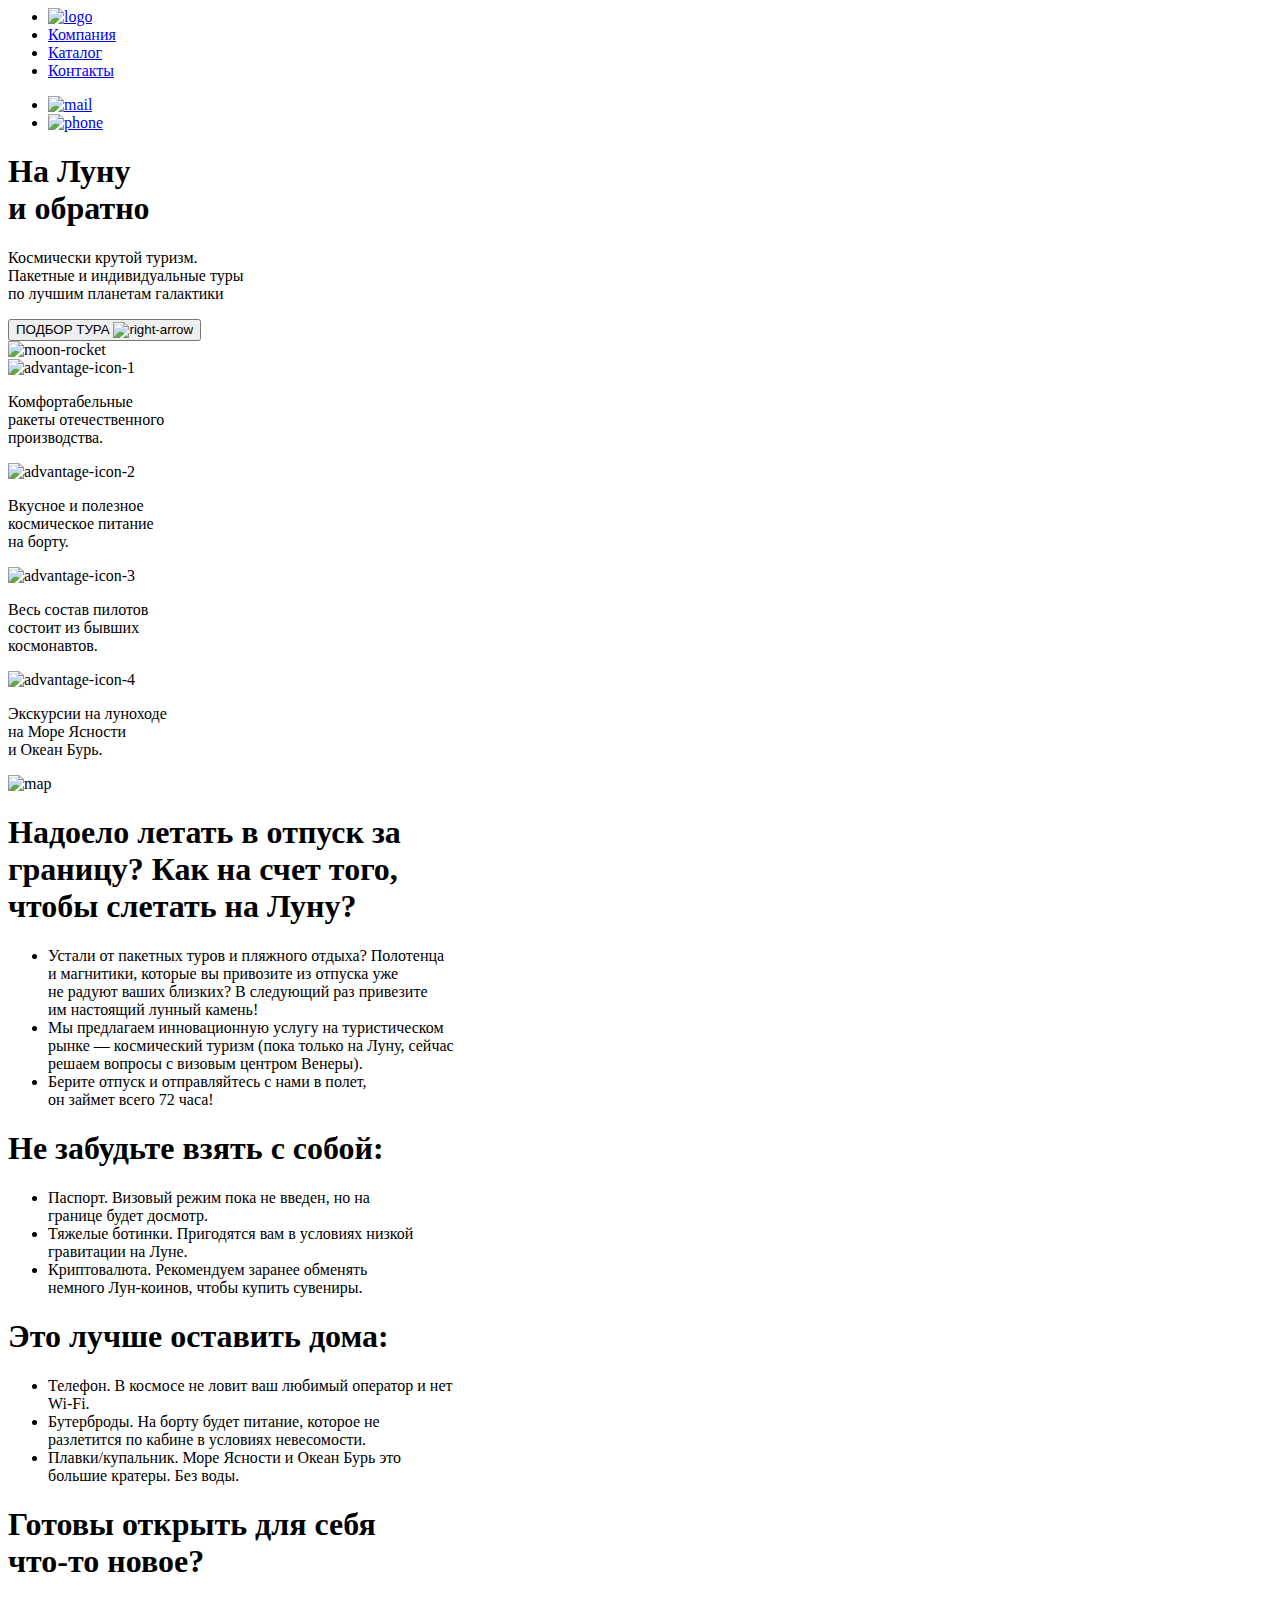
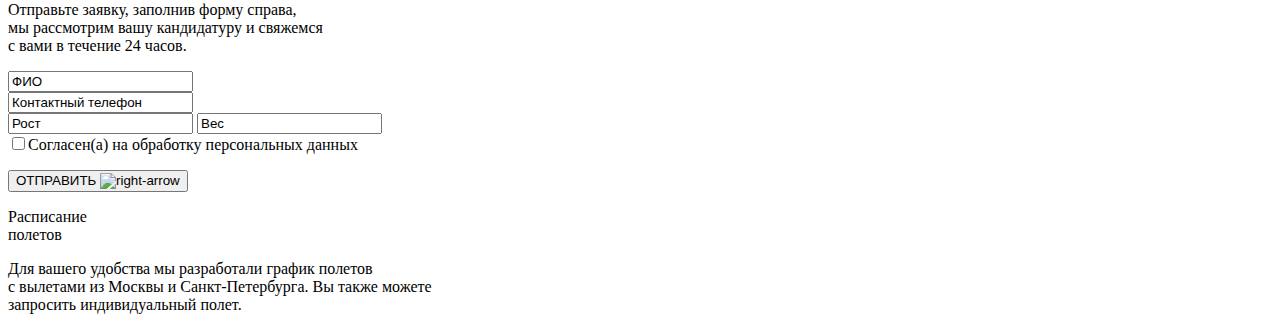
==== index.html @ 6b93059c "Add files via upload" ====
<html>
	<head>
		<title>SpaceZ</title>
		<link href="css/style.css" type="text/css" rel="stylesheet"/>
	</head>
	<body>
		<div class="main">
			<header>
				<nav>
					<ul>
						<li class="logo"><a href="index.html"><img src="img/logo.png" alt="logo"/></a></li>
						<li class="nav-li"><a href="#">Компания</a></li>
						<li class="nav-li"><a href="#">Каталог</a></li>
						<li class="nav-li"><a href="#">Контакты</a></li>
					</ul>
					<ul>
						<li class="mail-icon"><a href="#"><img src="img/mail-icon.png" alt="mail"/></a></li>
						<li><a href="#"><img src="img/phone-icon.png" alt="phone"/></a></li>
					</ul>
				</nav>
				<div class="header-moon">
					<div class="header-left">
						<h1>
							На Луну<br/>
							и обратно
						</h1>
						<p>
							Космически крутой туризм.<br/>
							Пакетные и индивидуальные туры<br/>
							по лучшим планетам галактики
						</p>
						<button class="button-header">
							<span>ПОДБОР ТУРА</span>
							<img src="img/right-arrow.png" alt="right-arrow"/>
						</button>
					</div>
					<div>
						<img src="img/moon-rocket.png" alt="moon-rocket"/>
					</div>
				</div>
			</header>
			<div class="advantages">
				<div>
					<img src="img/advantage-icon-1.png" alt="advantage-icon-1"/>
					<p>
						Комфортабельные<br/>
						ракеты отечественного<br/>
						производства.
					</p>
				</div>
				<div>
					<img src="img/advantage-icon-2.png" alt="advantage-icon-2"/>
					<p>
						Вкусное и полезное<br/>
						космическое питание<br/>
						на борту.
					</p>
				</div>
				<div>
					<img src="img/advantage-icon-3.png" alt="advantage-icon-3"/>
					<p>
						Весь состав пилотов<br/>
						состоит из бывших<br/>
						космонавтов.
					</p>
				</div>
				<div>
					<img src="img/advantage-icon-4.png" alt="advantage-icon-4"/>
					<p>
						Экскурсии на луноходе<br/>
						на Море Ясности<br/>
						и Океан Бурь.
					</p>
				</div>
			</div>
			<div class="content">
			<div class="content-bottom">
					<div class="map">
						<img src="img/map.png" alt="map"/>
					</div>
					<div>
						<h1 class="content-h1">
							Надоело летать в отпуск за<br> 
							границу? Как на счет того,<br> 
							чтобы слетать на Луну?
						</h1>	
						<ul class="content-ul">
							<li class="content-ul-li">
							Устали от пакетных туров и пляжного отдыха? Полотенца<br>
							и магнитики, которые вы привозите из отпуска уже<br>
							не радуют ваших близких? В следующий раз привезите<br>
							им настоящий лунный камень!
							</li>
							<li class="content-ul-li">
							Мы предлагаем инновационную услугу на туристическом<br>
							рынке — космический туризм (пока только на Луну, сейчас<br>
							решаем вопросы с визовым центром Венеры).
							</li>
							<li class="content-ul-li">
							Берите отпуск и отправляйтесь с нами в полет,<br>
							он займет всего 72 часа!
							</li>
						</ul>
					</div>
					</div>
					<div class="content-top">
					<div class="cobra1">
						<h1 class="content-h1-1">
							Не забудьте взять с собой:
						</h1>
						<ul>
							<li>
								<span>Паспорт.</span> Визовый режим пока не введен, но на<br/>
								границе будет досмотр.
							</li>
							<li>
								<span>Тяжелые ботинки.</span> Пригодятся вам в условиях низкой<br/>
								гравитации на Луне.
							</li>
							<li>
								<span>Криптовалюта.</span> Рекомендуем заранее обменять<br/>
								немного Лун-коинов, чтобы купить сувениры.
							</li>
						</ul>
					</div>
					<div class="cobra">
						<h1 class="content-h1-1">
							Это лучше оставить дома:
						</h1>
						<ul>
							<li>
								<span>Телефон.</span> В космосе не ловит ваш любимый оператор и 
								нет<br> Wi-Fi.<br/>
							</li>
							<li>
								<span>Бутерброды.</span> На борту будет питание, которое не<br/>
								разлетится по кабине в условиях невесомости.
							</li>
							<li>
								<span>Плавки/купальник.</span> Море Ясности и Океан Бурь это<br/>
								большие кратеры. Без воды.
							</li>
						</ul>
					</div>
					</div>
			</div>
			<div class="form">
				<div>
					<h1>
						Готовы открыть для себя<br>
						что-то новое?
					</h1>
					<p>
						Отправьте заявку, заполнив форму справа,<br/>
						мы рассмотрим вашу кандидатуру и свяжемся<br/>
						с вами в течение 24 часов.
					</p>
				</div>
				<div>
					<form action="#" method="get">
						<input type="text" name="FIO" value="ФИО" class="width-input"/><br/>
						<input type="text" name="phone" value="Контактный телефон" class="width-input"/><br/>
						<input type="text" name="height" value="Рост" class="input-height"/>
						<input type="text" name="point" value="Вес" class="input-point"/><br/>
						<input type="checkbox" name="yes" value="согласен"/><span>Согласен(а) на обработку персональных данных</span>
					</form>
					<button class="button-form">
							<span>ОТПРАВИТЬ</span>
							<img src="img/right-arrow.png" alt="right-arrow"/>
					</button>
				</div>
			</div>
			<div class="table">
						<div class="xD">
						<p>
						Расписание<br/> 
						полетов
						</p>
						</div>
						<div class="xd">
						<p>
						<span class="gox">Для вашего удобства мы разработали график полетов<br/> 
						с вылетами из Москвы и Санкт-Петербурга. Вы также можете<br/> 
						запросить</span> <span class="buz">индивидуальный полет.</span>  
						</p>
						</div>
						<div>
						
						</div>
			</div>
		</div>
	</body>
</html>
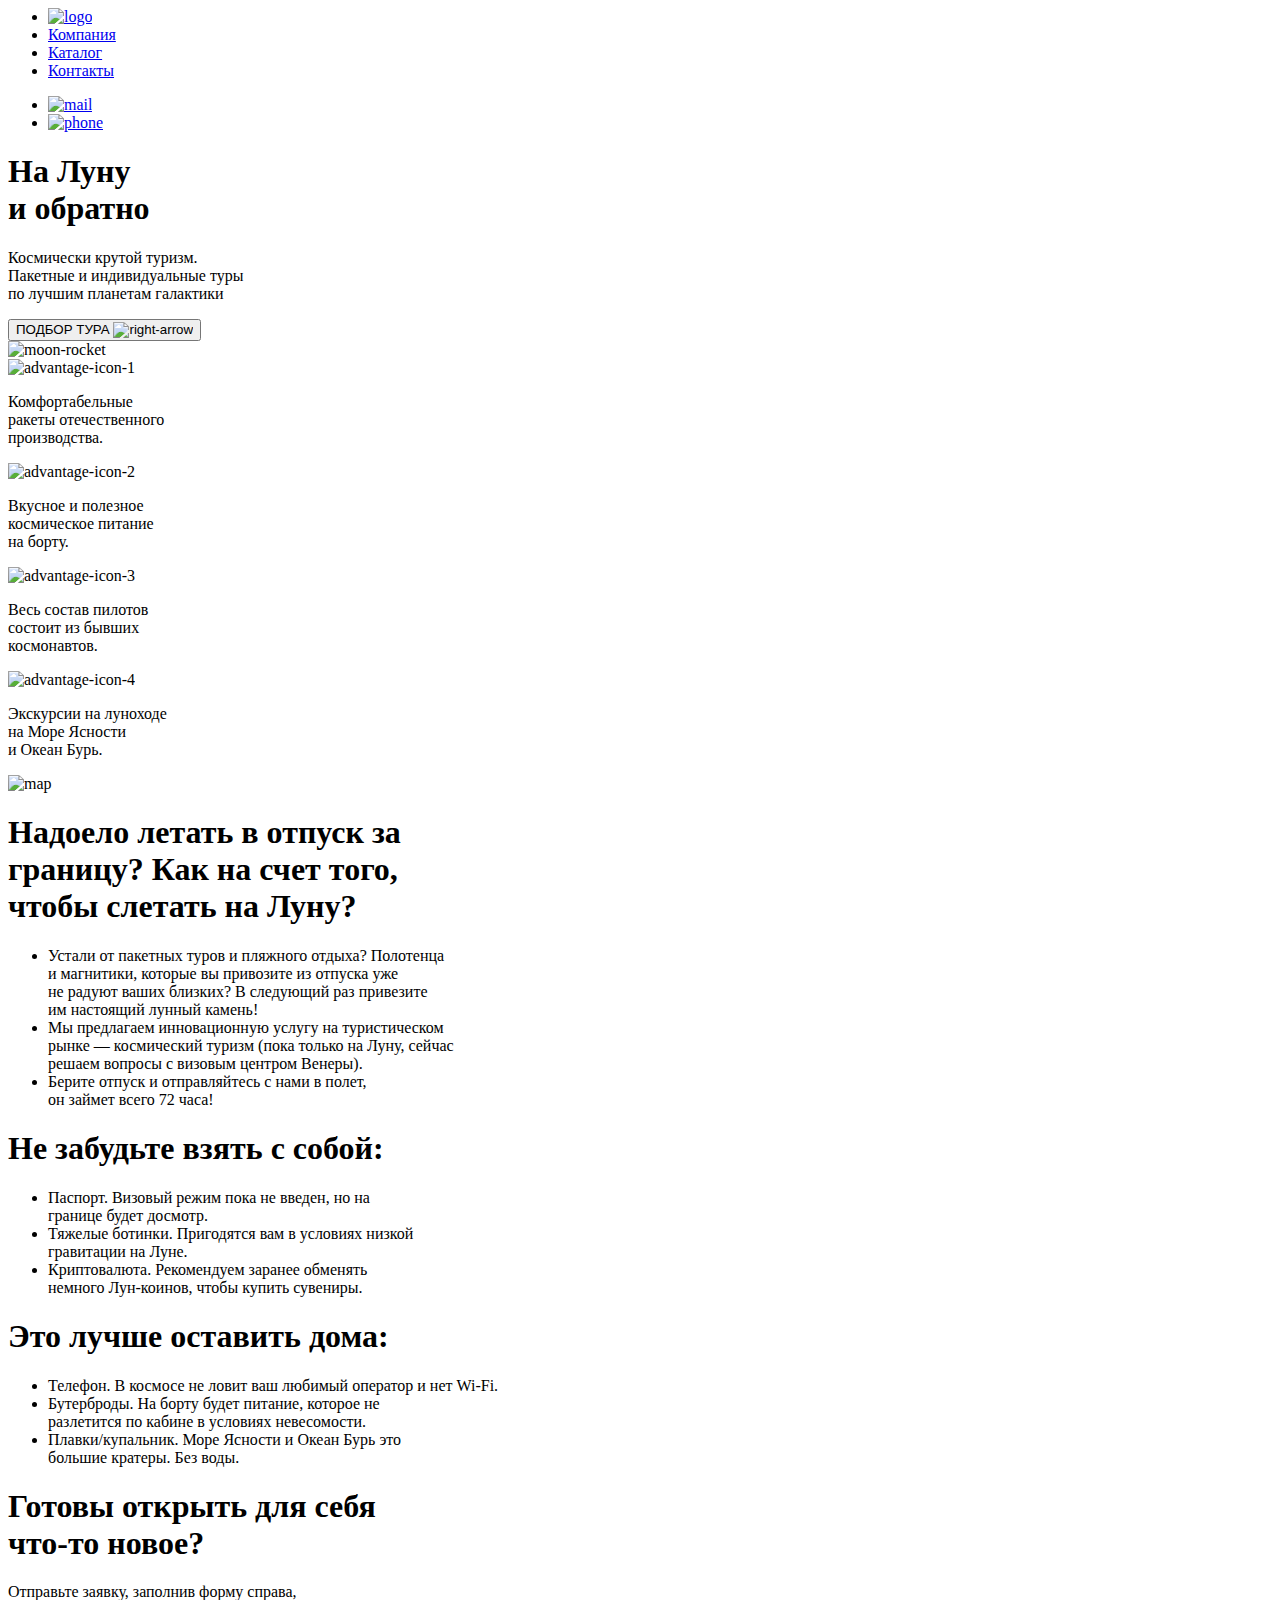
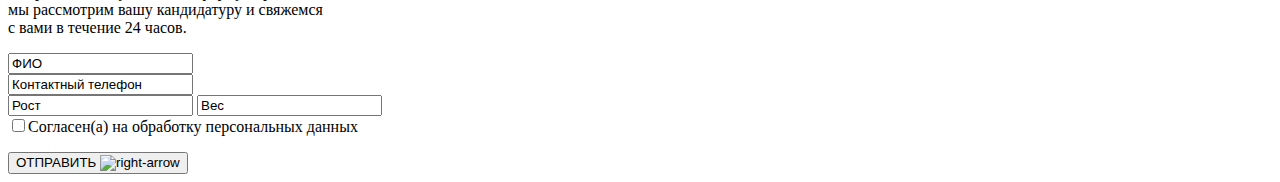
==== commit be2feb16: "Add files via upload" ====
--- a/index.html
+++ b/index.html
@@ -35,7 +35,7 @@
 						</button>
 					</div>
 					<div>
-						<img src="img/moon-rocket.png" alt="moon-rocket"/>
+						<img src="img/moon-rocet.png" alt="moon-rocket"/>
 					</div>
 				</div>
 			</header>
@@ -73,7 +73,6 @@
 					</p>
 				</div>
 			</div>
-			<div class="content">
 			<div class="content-bottom">
 					<div class="map">
 						<img src="img/map.png" alt="map"/>
@@ -102,9 +101,7 @@
 							</li>
 						</ul>
 					</div>
-					</div>
-					<div class="content-top">
-					<div class="cobra1">
+					<div>
 						<h1 class="content-h1-1">
 							Не забудьте взять с собой:
 						</h1>
@@ -130,7 +127,7 @@
 						<ul>
 							<li>
 								<span>Телефон.</span> В космосе не ловит ваш любимый оператор и 
-								нет<br> Wi-Fi.<br/>
+								нет Wi-Fi.<br/>
 							</li>
 							<li>
 								<span>Бутерброды.</span> На борту будет питание, которое не<br/>
@@ -142,12 +139,12 @@
 							</li>
 						</ul>
 					</div>
-					</div>
-			</div>
+				</div>
+			
 			<div class="form">
 				<div>
 					<h1>
-						Готовы открыть для себя<br>
+						Готовы открыть для себя<br/>
 						что-то новое?
 					</h1>
 					<p>
@@ -166,27 +163,9 @@
 					</form>
 					<button class="button-form">
 							<span>ОТПРАВИТЬ</span>
-							<img src="img/right-arrow.png" alt="right-arrow"/>
+							<img src="img/right-arrow-white.png" alt="right-arrow"/>
 					</button>
 				</div>
-			</div>
-			<div class="table">
-						<div class="xD">
-						<p>
-						Расписание<br/> 
-						полетов
-						</p>
-						</div>
-						<div class="xd">
-						<p>
-						<span class="gox">Для вашего удобства мы разработали график полетов<br/> 
-						с вылетами из Москвы и Санкт-Петербурга. Вы также можете<br/> 
-						запросить</span> <span class="buz">индивидуальный полет.</span>  
-						</p>
-						</div>
-						<div>
-						
-						</div>
 			</div>
 		</div>
 	</body>
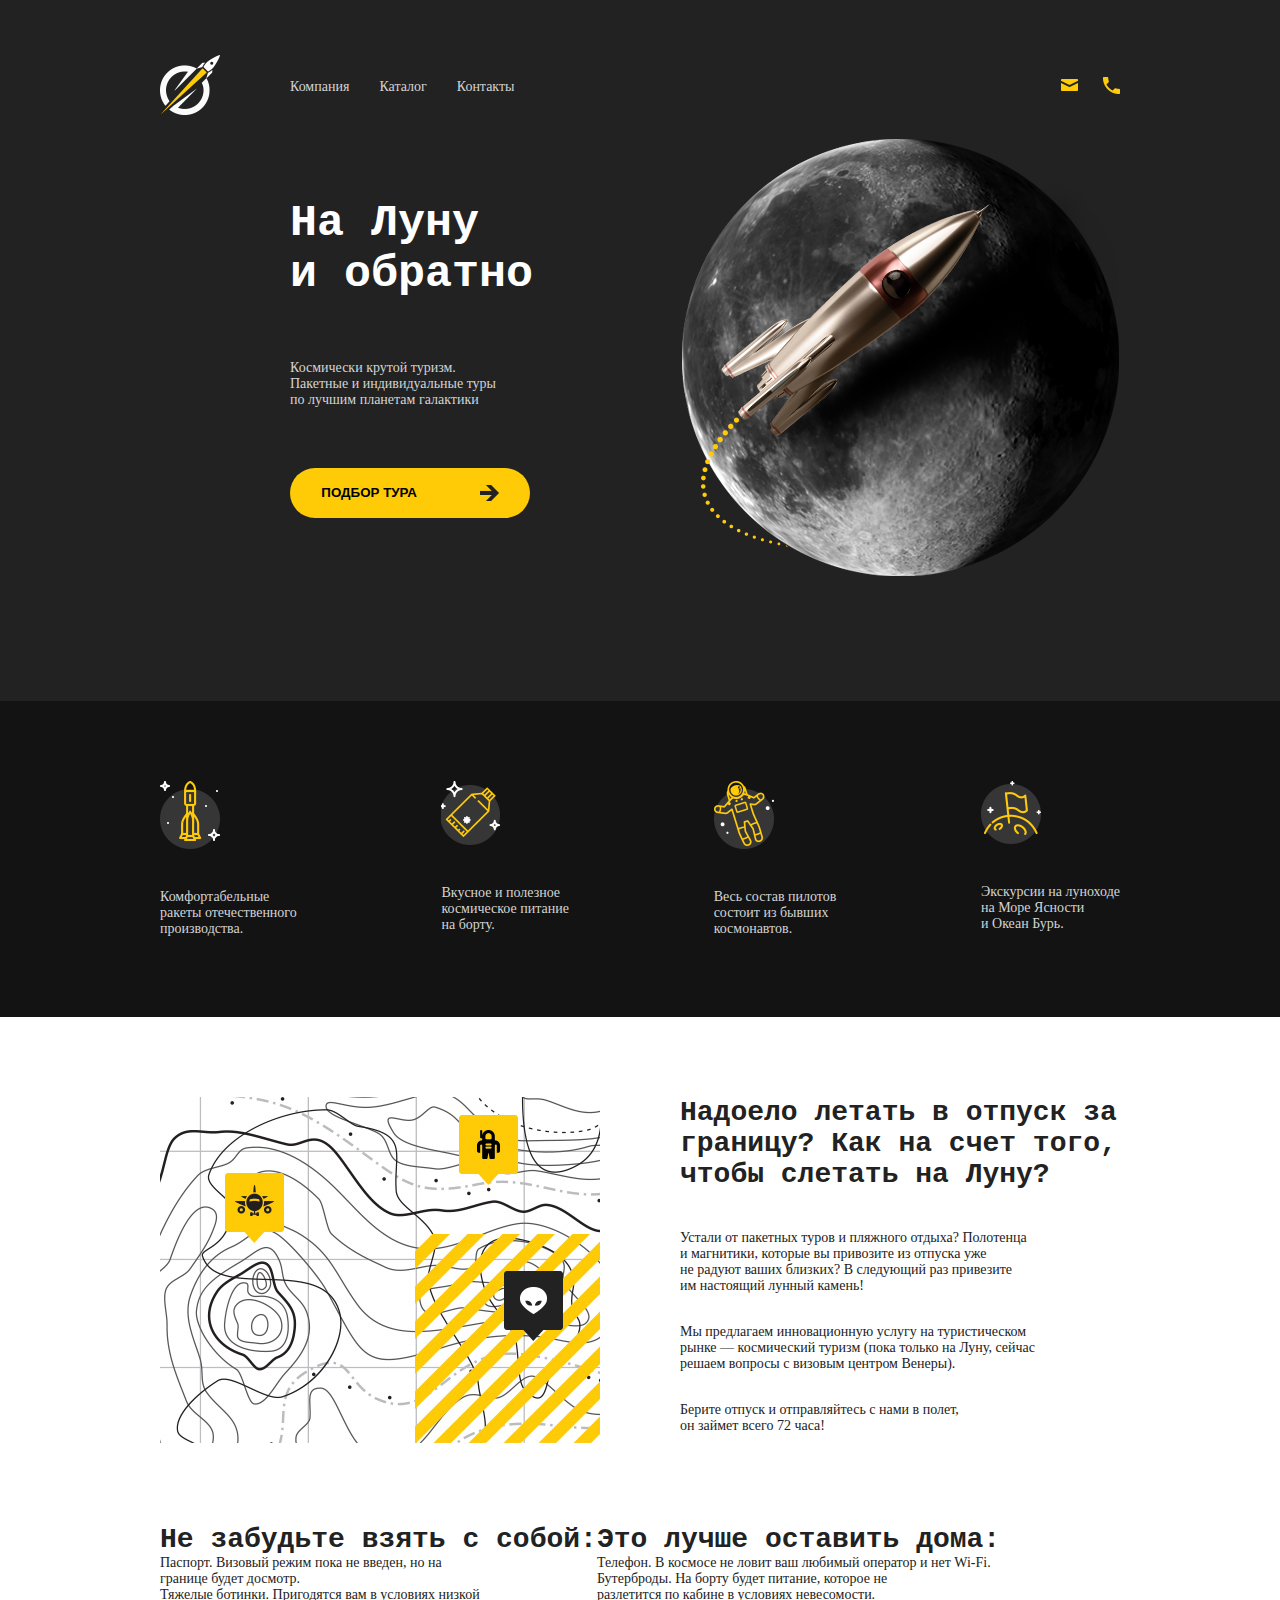
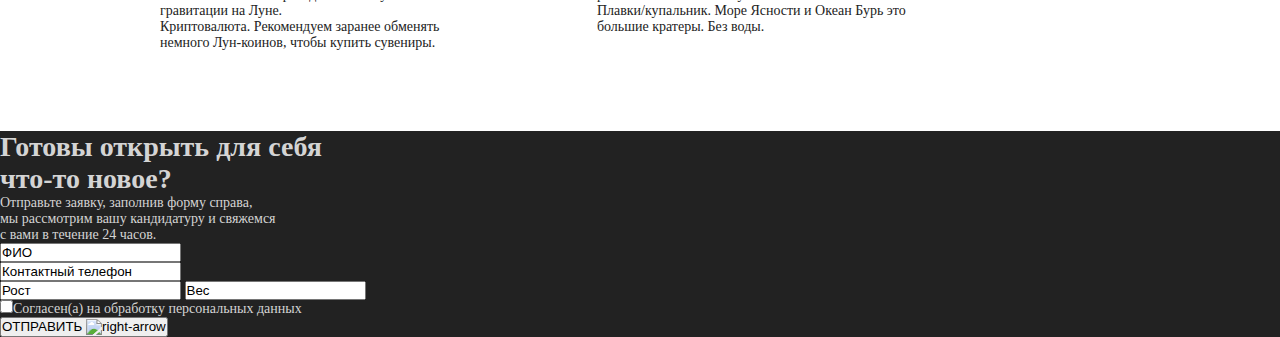
==== commit 2d838a4a: "Add files via upload" ====
--- a/index.html
+++ b/index.html
@@ -1,21 +1,21 @@
 <html>
 	<head>
 		<title>SpaceZ</title>
-		<link href="css/style.css" type="text/css" rel="stylesheet"/>
+		<link href="style.css" type="text/css" rel="stylesheet"/>
 	</head>
 	<body>
 		<div class="main">
 			<header>
 				<nav>
 					<ul>
-						<li class="logo"><a href="index.html"><img src="img/logo.png" alt="logo"/></a></li>
+						<li class="logo"><a href="index.html"><img src="logo.png" alt="logo"/></a></li>
 						<li class="nav-li"><a href="#">Компания</a></li>
 						<li class="nav-li"><a href="#">Каталог</a></li>
 						<li class="nav-li"><a href="#">Контакты</a></li>
 					</ul>
 					<ul>
-						<li class="mail-icon"><a href="#"><img src="img/mail-icon.png" alt="mail"/></a></li>
-						<li><a href="#"><img src="img/phone-icon.png" alt="phone"/></a></li>
+						<li class="mail-icon"><a href="#"><img src="mail-icon.png" alt="mail"/></a></li>
+						<li><a href="#"><img src="phone-icon.png" alt="phone"/></a></li>
 					</ul>
 				</nav>
 				<div class="header-moon">
@@ -31,17 +31,17 @@
 						</p>
 						<button class="button-header">
 							<span>ПОДБОР ТУРА</span>
-							<img src="img/right-arrow.png" alt="right-arrow"/>
+							<img src="right-arrow.png" alt="right-arrow"/>
 						</button>
 					</div>
 					<div>
-						<img src="img/moon-rocet.png" alt="moon-rocket"/>
+						<img src="moon-rocet.png" alt="moon-rocket"/>
 					</div>
 				</div>
 			</header>
 			<div class="advantages">
 				<div>
-					<img src="img/advantage-icon-1.png" alt="advantage-icon-1"/>
+					<img src="advantage-icon-1.png" alt="advantage-icon-1"/>
 					<p>
 						Комфортабельные<br/>
 						ракеты отечественного<br/>
@@ -49,7 +49,7 @@
 					</p>
 				</div>
 				<div>
-					<img src="img/advantage-icon-2.png" alt="advantage-icon-2"/>
+					<img src="advantage-icon-2.png" alt="advantage-icon-2"/>
 					<p>
 						Вкусное и полезное<br/>
 						космическое питание<br/>
@@ -57,7 +57,7 @@
 					</p>
 				</div>
 				<div>
-					<img src="img/advantage-icon-3.png" alt="advantage-icon-3"/>
+					<img src="advantage-icon-3.png" alt="advantage-icon-3"/>
 					<p>
 						Весь состав пилотов<br/>
 						состоит из бывших<br/>
@@ -65,7 +65,7 @@
 					</p>
 				</div>
 				<div>
-					<img src="img/advantage-icon-4.png" alt="advantage-icon-4"/>
+					<img src="advantage-icon-4.png" alt="advantage-icon-4"/>
 					<p>
 						Экскурсии на луноходе<br/>
 						на Море Ясности<br/>
@@ -75,7 +75,7 @@
 			</div>
 			<div class="content-bottom">
 					<div class="map">
-						<img src="img/map.png" alt="map"/>
+						<img src="map.png" alt="map"/>
 					</div>
 					<div>
 						<h1 class="content-h1">
@@ -163,7 +163,7 @@
 					</form>
 					<button class="button-form">
 							<span>ОТПРАВИТЬ</span>
-							<img src="img/right-arrow-white.png" alt="right-arrow"/>
+							<img src="right-arrow-white.png" alt="right-arrow"/>
 					</button>
 				</div>
 			</div>
--- a/style.css
+++ b/style.css
@@ -0,0 +1,141 @@
+* {
+	margin: 0;
+	padding: 0;
+	/*outline: 1px solid orange;*/
+}
+
+body {
+	font-family: Verdana;
+	color: #d4d4d4;
+	font-size: 14px;
+	background: #222222;
+}
+
+a {
+	color: #d4d4d4;
+	text-decoration: none;
+}
+
+a:hover {
+	color: #ffcb06;
+}
+
+.main {
+	width: 1280px;
+	margin: 0 auto;
+}
+
+header {
+	background: #222222;
+	padding: 55px 160px 125px 160px;
+}
+
+ul {
+	list-style-type: none;
+}
+
+nav {
+	display: flex;
+	justify-content: space-between;
+}
+
+nav ul {
+	display: flex;
+	align-items: center;
+}
+
+.logo {
+	margin-right: 70px;
+}
+
+.nav-li {
+	margin-right: 30px;
+}
+
+.mail-icon {
+	margin-right: 25px;
+}
+
+.header-moon {
+	display: flex;
+	justify-content: space-between;
+	align-items: center;
+	margin-top: 20px;
+}
+
+.header-left {
+	margin-left: 130px;
+}
+
+.header-left h1 {
+	font-family: "Courier New";
+	font-weight: bold;
+	font-size: 45px;
+	color: #ffffff;
+	margin-bottom: 60px;
+}
+
+.header-left p {
+	margin-bottom: 60px;
+}
+
+.button-header {
+	width: 240px;
+	height: 50px;
+	background: #ffcb06;
+	border: none;
+	border-radius: 35px;
+	display: flex;
+	justify-content: space-around;
+	align-items: center;
+}
+
+.button-header span {
+	font-weight: bold;
+}
+
+.button-header:hover {
+	background: #d4d4d4;
+}
+
+.advantages {
+	padding: 80px 160px 80px 160px;
+	background: #131313;
+	display: flex;
+	justify-content: space-between;
+}
+
+.advantages p {
+	margin-top: 40px;
+}
+
+
+.content-bottom {
+	display:flex;
+	align-items:flex-start;
+	flex-wrap: wrap;
+	background:#ffffff;
+	color: #222222;
+	padding: 80px 160px 80px 160px;
+}
+.content-ul {
+	font-family: Verdana;
+	font-size: 14px;
+	margin-left: 80px;
+}
+.content-h1 {
+	font-family: "Courier New";
+	margin-left: 80px;
+	margin-bottom: 40px;
+}
+.content-h1-1 {
+	font-family: "Courier New";
+	
+	margin-top: 60px;
+}
+.cobra{
+	
+}
+.content-ul-li{
+	margin-bottom: 30px;
+}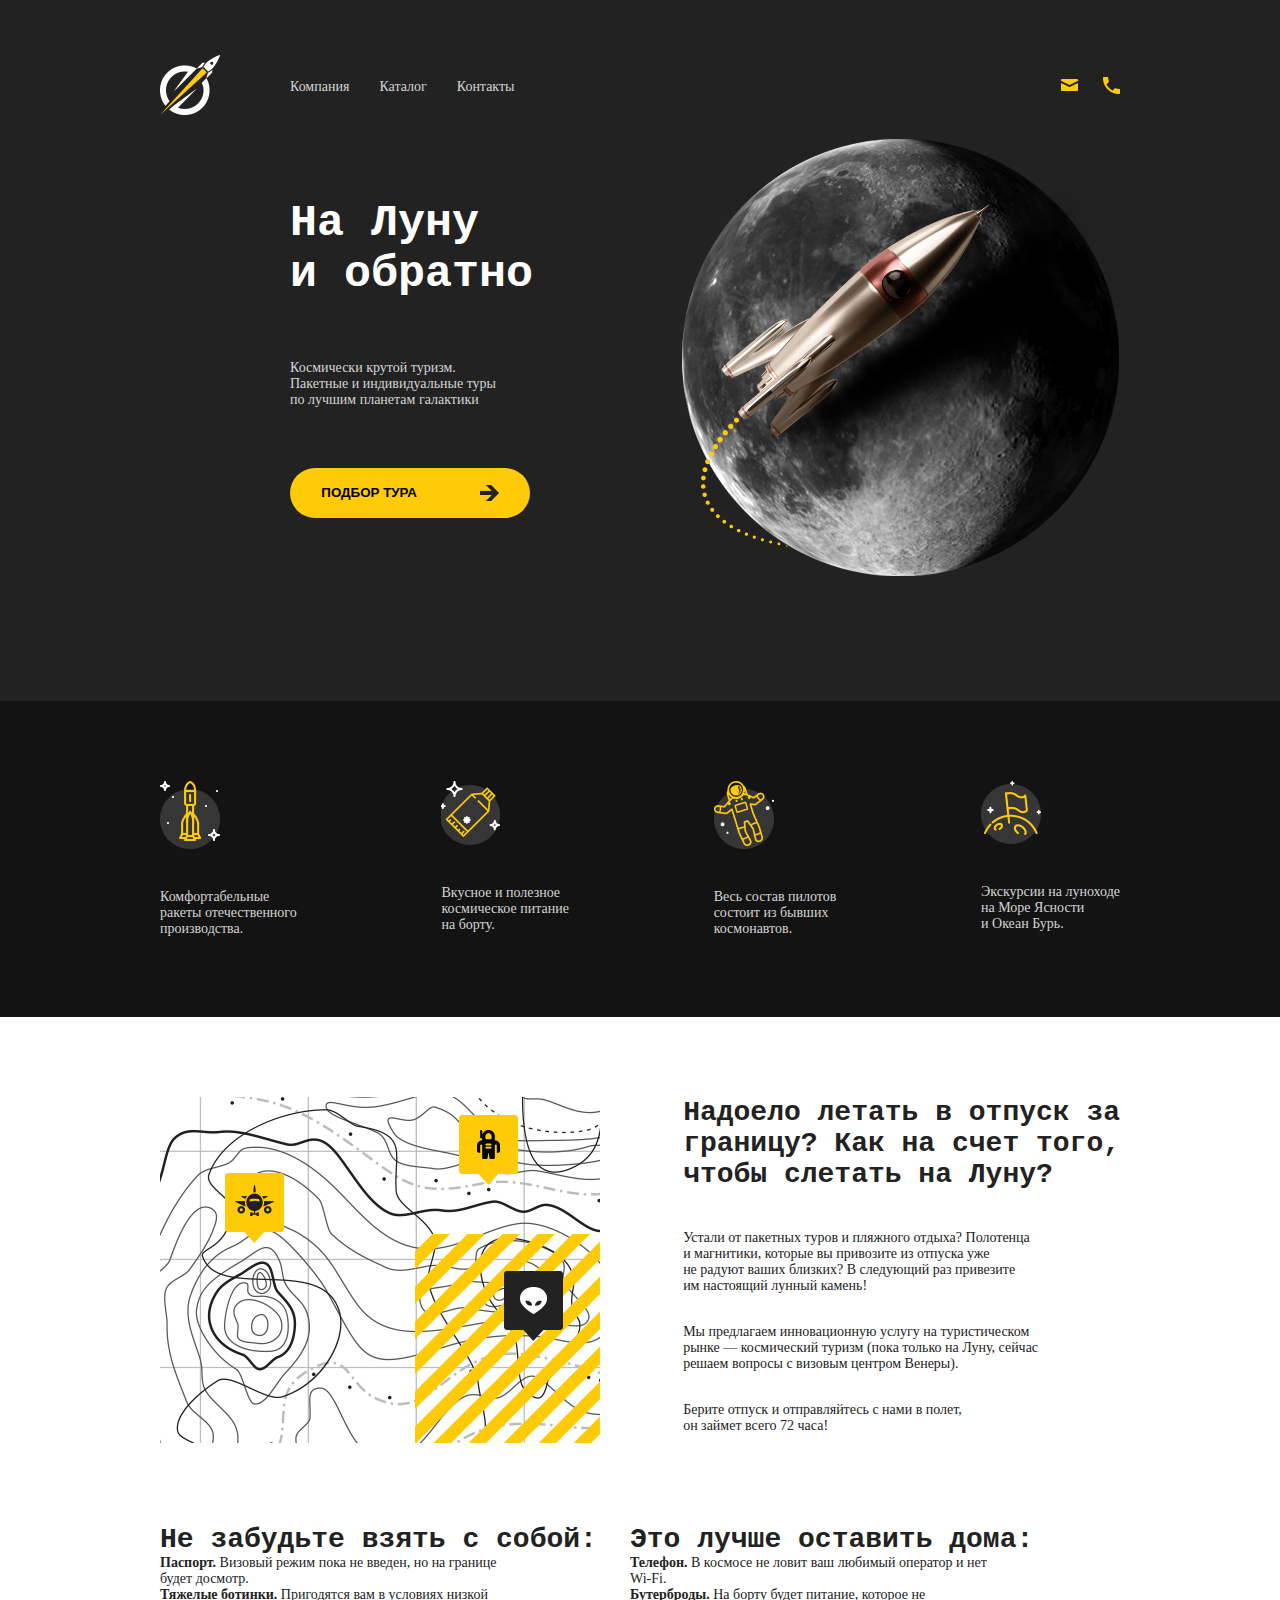
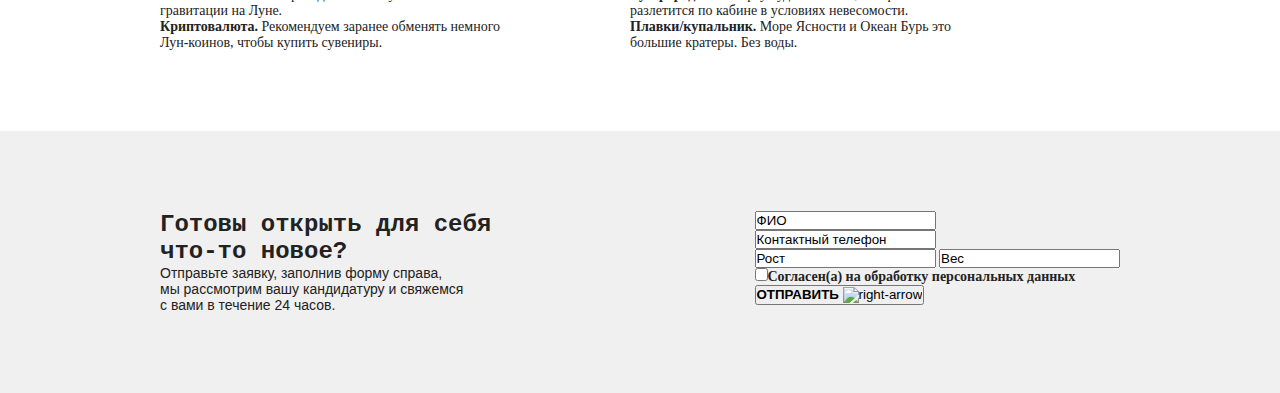
==== commit 4fc6bddd: "Update index.html" ====
--- a/index.html
+++ b/index.html
@@ -74,6 +74,7 @@
 				</div>
 			</div>
 			<div class="content-bottom">
+				<div class="content-bottom-1">
 					<div class="map">
 						<img src="map.png" alt="map"/>
 					</div>
@@ -101,22 +102,25 @@
 							</li>
 						</ul>
 					</div>
-					<div>
+				</div>	
+				<div class="content-bottom-2">
+					<div class="cont-bot">
 						<h1 class="content-h1-1">
 							Не забудьте взять с собой:
 						</h1>
 						<ul>
 							<li>
-								<span>Паспорт.</span> Визовый режим пока не введен, но на<br/>
-								границе будет досмотр.
+								<span>Паспорт.</span> Визовый режим пока не введен, но на 
+								границе<br>
+								будет досмотр.
 							</li>
 							<li>
-								<span>Тяжелые ботинки.</span> Пригодятся вам в условиях низкой<br/>
+								<span>Тяжелые ботинки.</span> Пригодятся вам в условиях низкой<br>
 								гравитации на Луне.
 							</li>
 							<li>
-								<span>Криптовалюта.</span> Рекомендуем заранее обменять<br/>
-								немного Лун-коинов, чтобы купить сувениры.
+								<span>Криптовалюта.</span> Рекомендуем заранее обменять немного<br> 
+								Лун-коинов, чтобы купить сувениры.
 							</li>
 						</ul>
 					</div>
@@ -127,20 +131,20 @@
 						<ul>
 							<li>
 								<span>Телефон.</span> В космосе не ловит ваш любимый оператор и 
-								нет Wi-Fi.<br/>
+								нет<br> Wi-Fi.
 							</li>
 							<li>
-								<span>Бутерброды.</span> На борту будет питание, которое не<br/>
+								<span>Бутерброды.</span> На борту будет питание, которое не<br>
 								разлетится по кабине в условиях невесомости.
 							</li>
 							<li>
-								<span>Плавки/купальник.</span> Море Ясности и Океан Бурь это<br/>
+								<span>Плавки/купальник.</span> Море Ясности и Океан Бурь это<br>
 								большие кратеры. Без воды.
 							</li>
 						</ul>
 					</div>
 				</div>
-			
+			</div>
 			<div class="form">
 				<div>
 					<h1>
@@ -169,4 +173,4 @@
 			</div>
 		</div>
 	</body>
-</html>+</html>
--- a/style.css
+++ b/style.css
@@ -112,11 +112,19 @@
 
 .content-bottom {
 	display:flex;
-	align-items:flex-start;
-	flex-wrap: wrap;
+	justify-content:space-between;
+	flex-direction: column;
 	background:#ffffff;
 	color: #222222;
 	padding: 80px 160px 80px 160px;
+}
+.content-bottom-1{
+	display:flex;
+justify-content: space-between;
+}
+.content-bottom-2{
+	display:flex;
+	justify-content: space-between;
 }
 .content-ul {
 	font-family: Verdana;
@@ -134,8 +142,31 @@
 	margin-top: 60px;
 }
 .cobra{
+	width:490px;
 	
 }
 .content-ul-li{
 	margin-bottom: 30px;
-}+}
+.cont-bot{
+	width:453px;
+}
+span {
+
+	font-weight:bold;
+}
+.form {
+	background:#f0f0f0;
+	color: #222222;
+	padding: 80px 160px 80px 160px;
+	display:flex;
+	justify-content:space-between;
+}
+.form h1{
+	font-family: "Courier New";
+	font-size: 24px;
+}
+.form p{
+	font-family: Sans-serif;
+	font-size: 14px;
+}
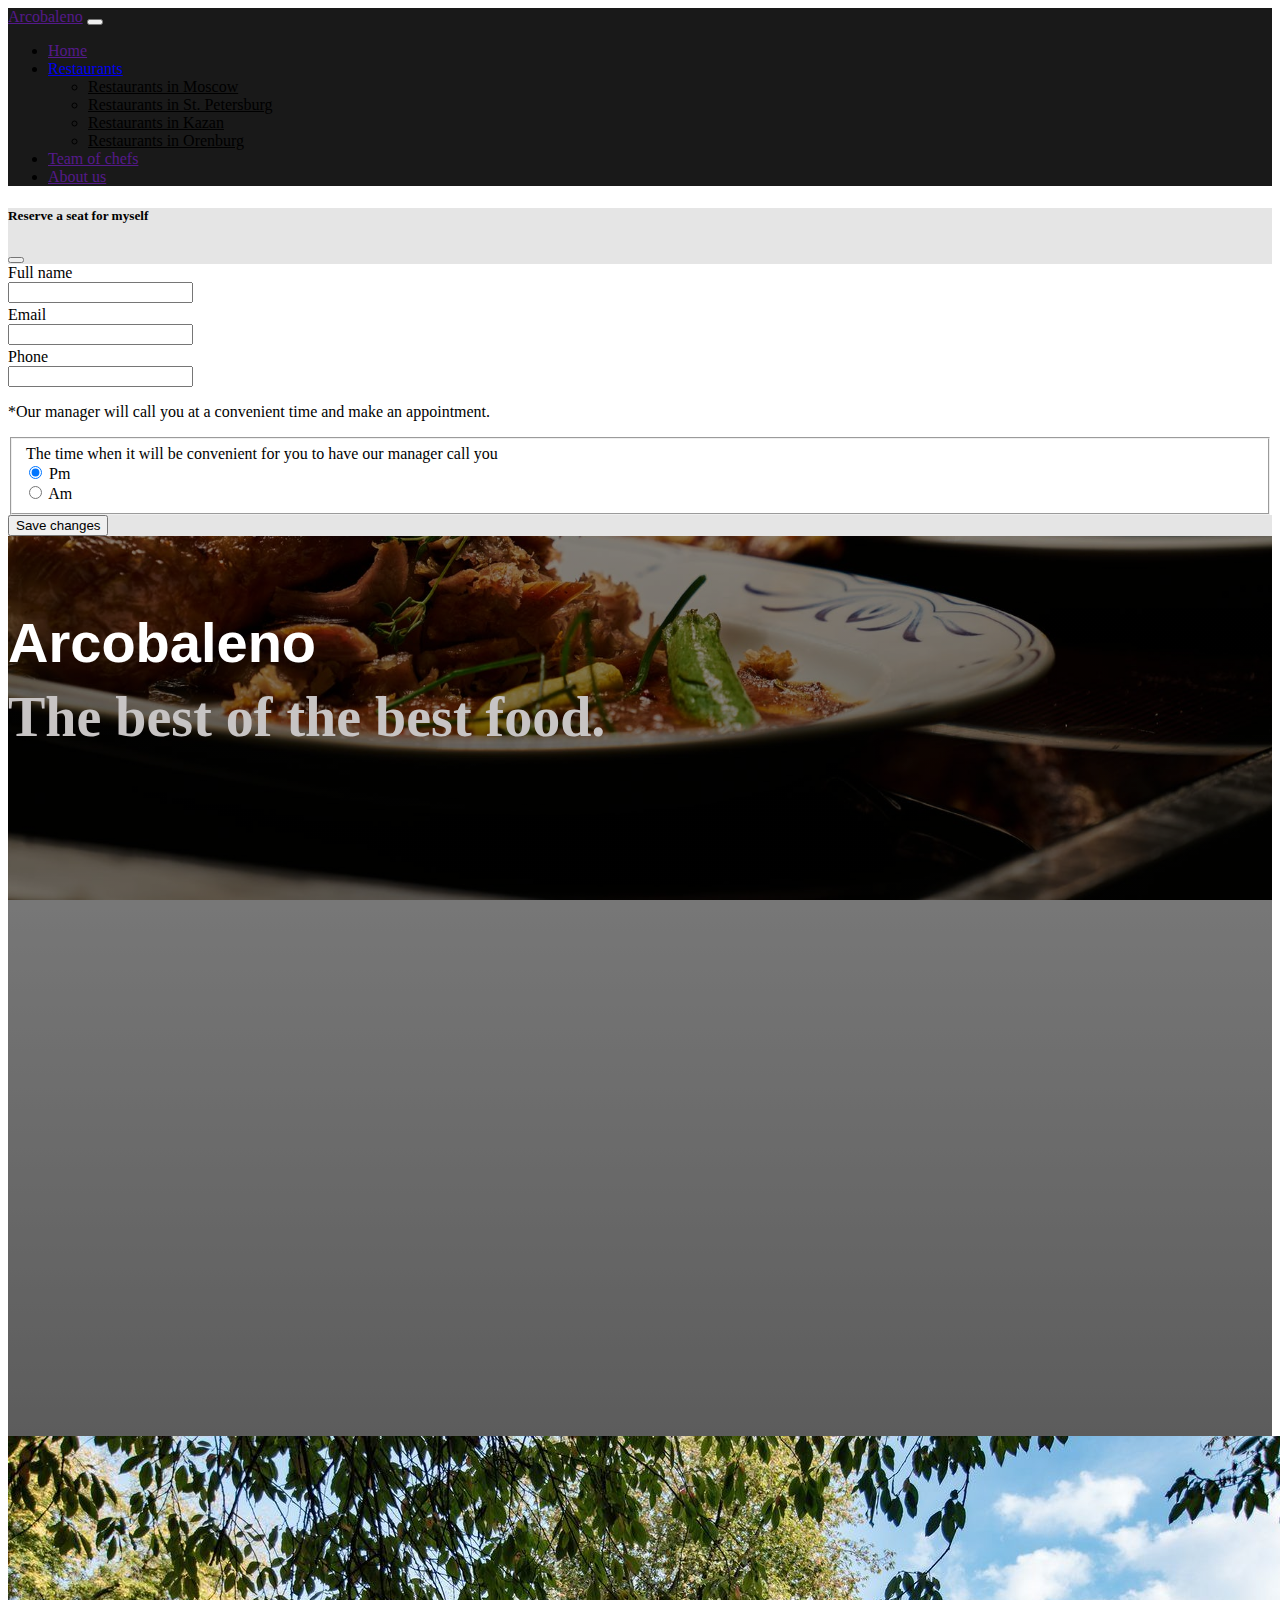
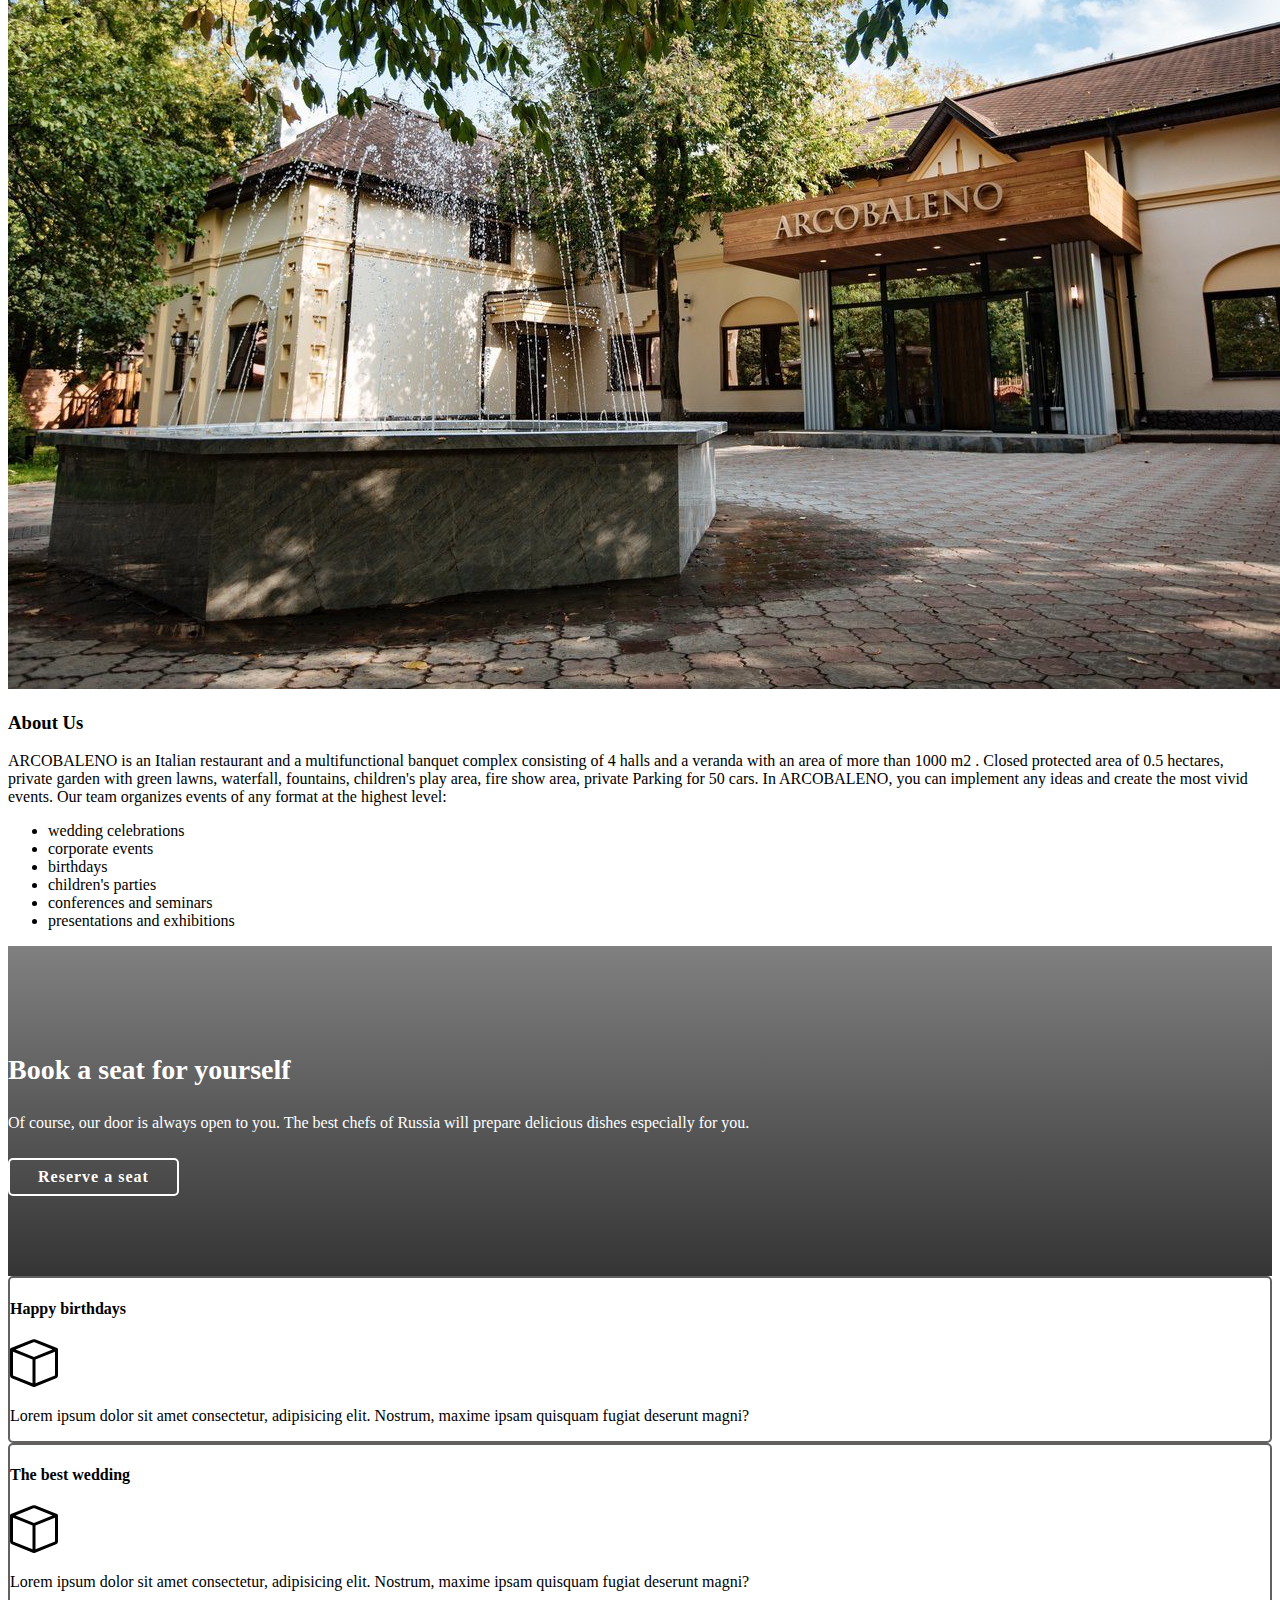
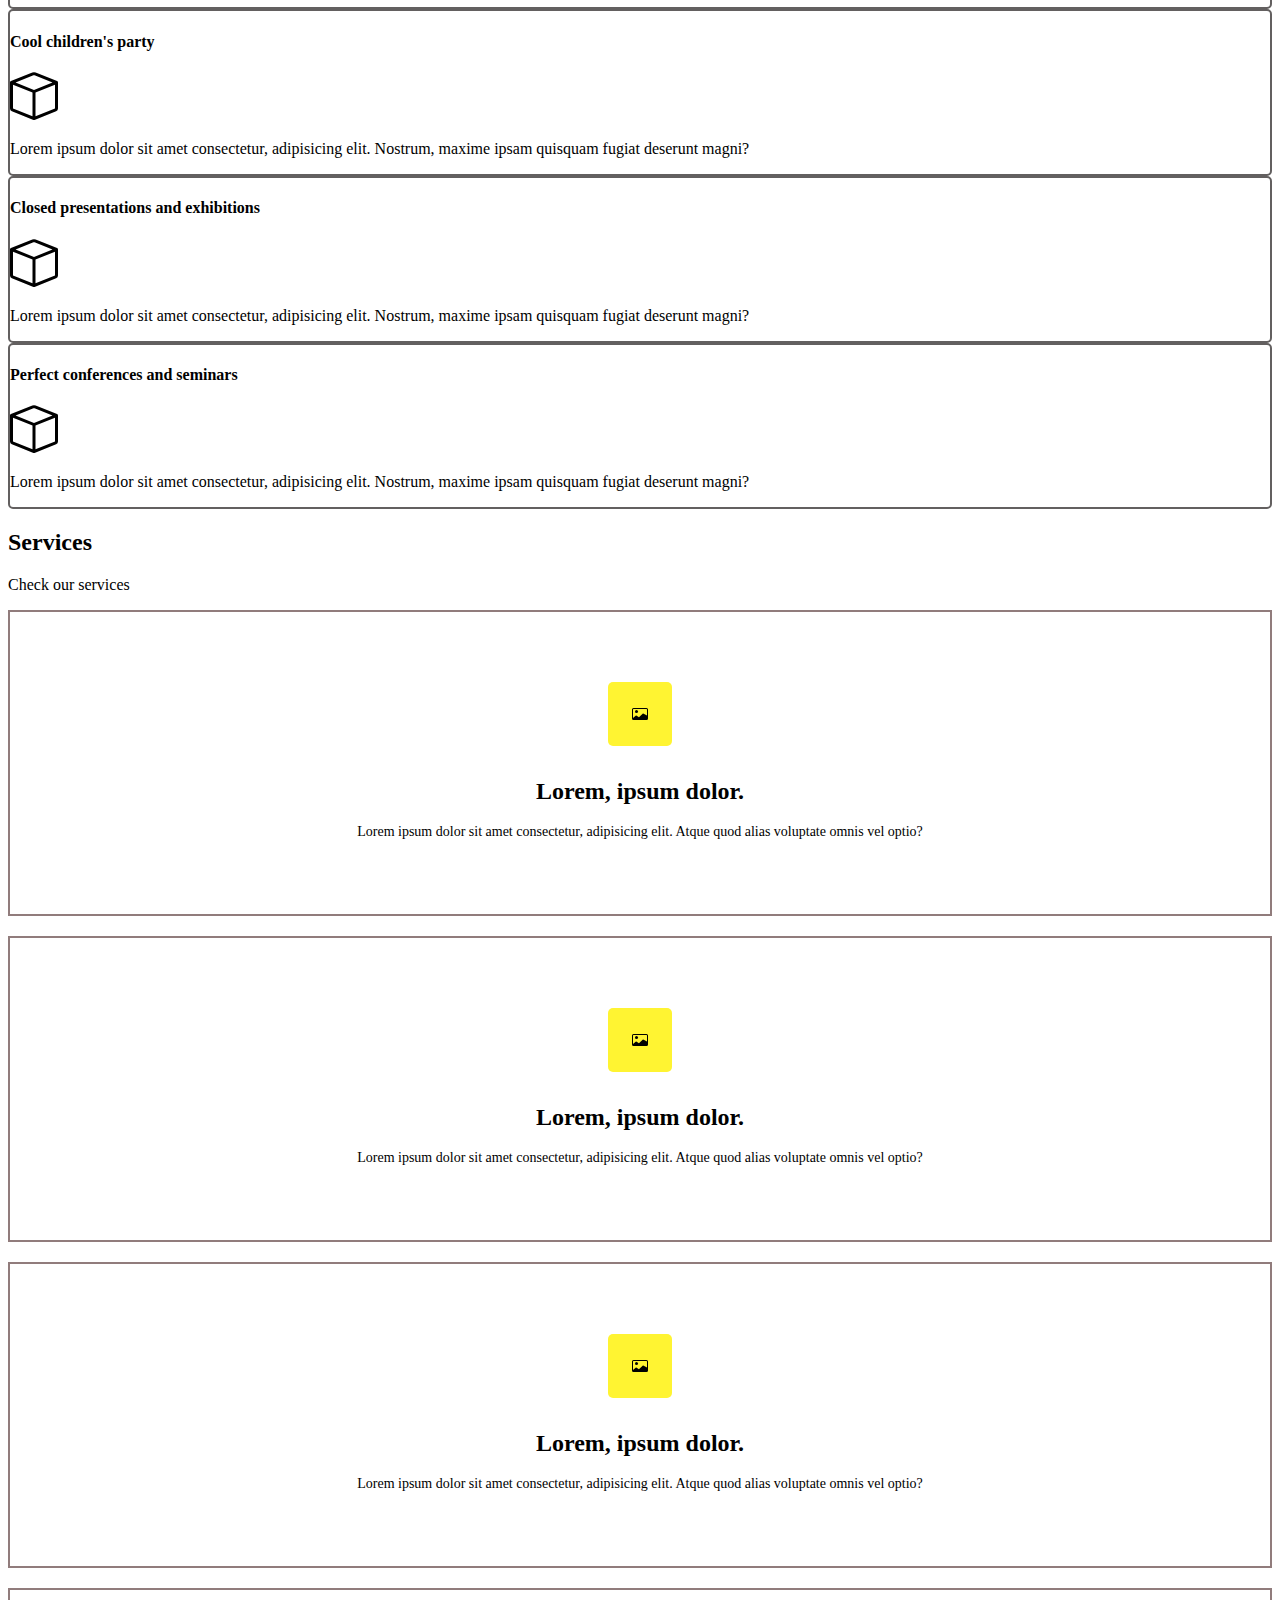
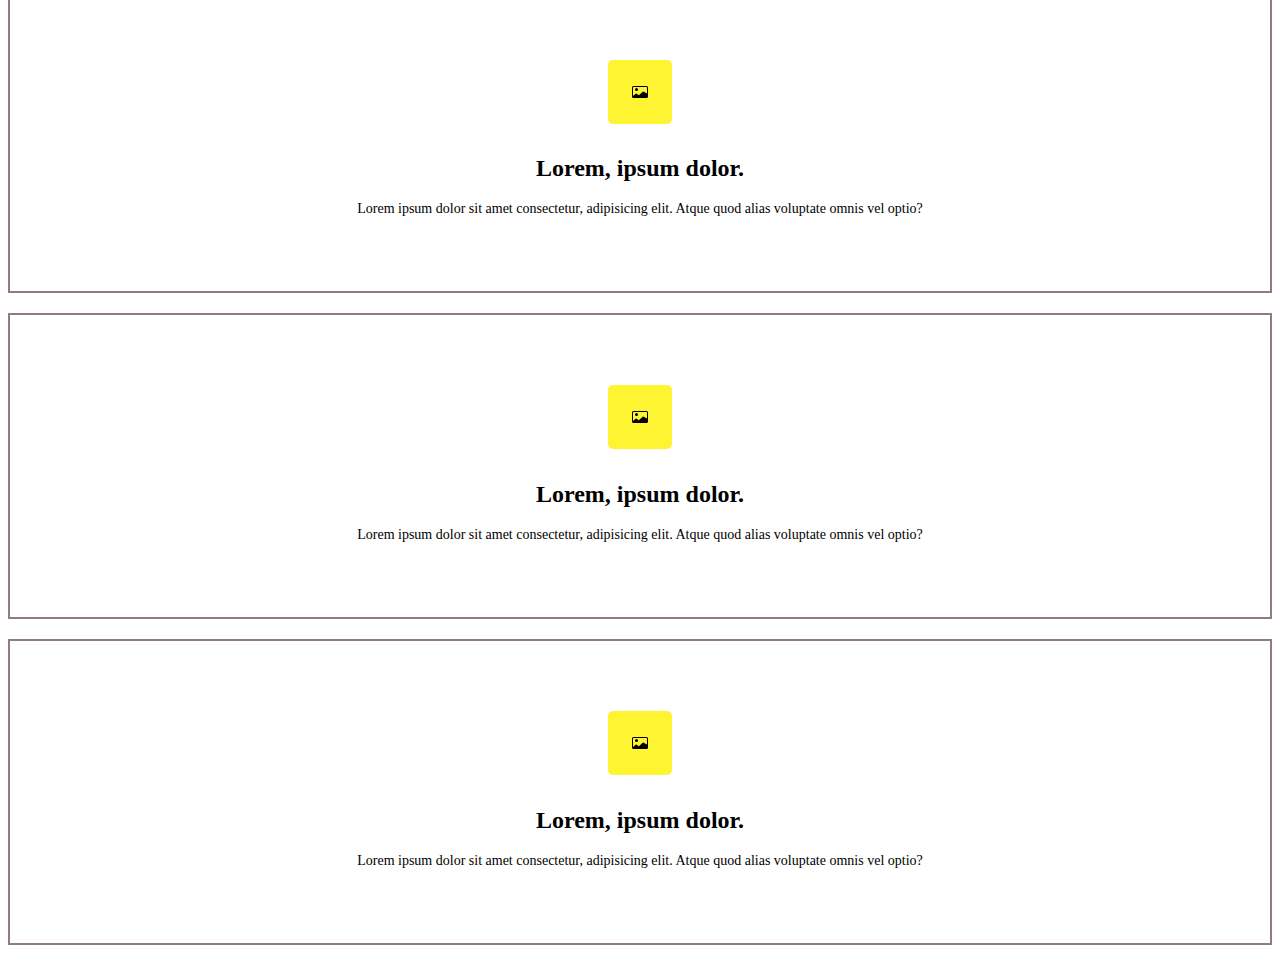
==== commit 00612486: "Add files via upload" ====
--- a/index.html
+++ b/index.html
@@ -1,176 +1,364 @@
-<html>
-	<head>
-		<title>SpaceZ</title>
-		<link href="style.css" type="text/css" rel="stylesheet"/>
-	</head>
-	<body>
-		<div class="main">
-			<header>
-				<nav>
-					<ul>
-						<li class="logo"><a href="index.html"><img src="logo.png" alt="logo"/></a></li>
-						<li class="nav-li"><a href="#">Компания</a></li>
-						<li class="nav-li"><a href="#">Каталог</a></li>
-						<li class="nav-li"><a href="#">Контакты</a></li>
-					</ul>
-					<ul>
-						<li class="mail-icon"><a href="#"><img src="mail-icon.png" alt="mail"/></a></li>
-						<li><a href="#"><img src="phone-icon.png" alt="phone"/></a></li>
-					</ul>
-				</nav>
-				<div class="header-moon">
-					<div class="header-left">
-						<h1>
-							На Луну<br/>
-							и обратно
-						</h1>
-						<p>
-							Космически крутой туризм.<br/>
-							Пакетные и индивидуальные туры<br/>
-							по лучшим планетам галактики
-						</p>
-						<button class="button-header">
-							<span>ПОДБОР ТУРА</span>
-							<img src="right-arrow.png" alt="right-arrow"/>
-						</button>
-					</div>
-					<div>
-						<img src="moon-rocet.png" alt="moon-rocket"/>
-					</div>
-				</div>
-			</header>
-			<div class="advantages">
-				<div>
-					<img src="advantage-icon-1.png" alt="advantage-icon-1"/>
-					<p>
-						Комфортабельные<br/>
-						ракеты отечественного<br/>
-						производства.
-					</p>
-				</div>
-				<div>
-					<img src="advantage-icon-2.png" alt="advantage-icon-2"/>
-					<p>
-						Вкусное и полезное<br/>
-						космическое питание<br/>
-						на борту.
-					</p>
-				</div>
-				<div>
-					<img src="advantage-icon-3.png" alt="advantage-icon-3"/>
-					<p>
-						Весь состав пилотов<br/>
-						состоит из бывших<br/>
-						космонавтов.
-					</p>
-				</div>
-				<div>
-					<img src="advantage-icon-4.png" alt="advantage-icon-4"/>
-					<p>
-						Экскурсии на луноходе<br/>
-						на Море Ясности<br/>
-						и Океан Бурь.
-					</p>
-				</div>
-			</div>
-			<div class="content-bottom">
-				<div class="content-bottom-1">
-					<div class="map">
-						<img src="map.png" alt="map"/>
-					</div>
-					<div>
-						<h1 class="content-h1">
-							Надоело летать в отпуск за<br> 
-							границу? Как на счет того,<br> 
-							чтобы слетать на Луну?
-						</h1>	
-						<ul class="content-ul">
-							<li class="content-ul-li">
-							Устали от пакетных туров и пляжного отдыха? Полотенца<br>
-							и магнитики, которые вы привозите из отпуска уже<br>
-							не радуют ваших близких? В следующий раз привезите<br>
-							им настоящий лунный камень!
-							</li>
-							<li class="content-ul-li">
-							Мы предлагаем инновационную услугу на туристическом<br>
-							рынке — космический туризм (пока только на Луну, сейчас<br>
-							решаем вопросы с визовым центром Венеры).
-							</li>
-							<li class="content-ul-li">
-							Берите отпуск и отправляйтесь с нами в полет,<br>
-							он займет всего 72 часа!
-							</li>
-						</ul>
-					</div>
-				</div>	
-				<div class="content-bottom-2">
-					<div class="cont-bot">
-						<h1 class="content-h1-1">
-							Не забудьте взять с собой:
-						</h1>
-						<ul>
-							<li>
-								<span>Паспорт.</span> Визовый режим пока не введен, но на 
-								границе<br>
-								будет досмотр.
-							</li>
-							<li>
-								<span>Тяжелые ботинки.</span> Пригодятся вам в условиях низкой<br>
-								гравитации на Луне.
-							</li>
-							<li>
-								<span>Криптовалюта.</span> Рекомендуем заранее обменять немного<br> 
-								Лун-коинов, чтобы купить сувениры.
-							</li>
-						</ul>
-					</div>
-					<div class="cobra">
-						<h1 class="content-h1-1">
-							Это лучше оставить дома:
-						</h1>
-						<ul>
-							<li>
-								<span>Телефон.</span> В космосе не ловит ваш любимый оператор и 
-								нет<br> Wi-Fi.
-							</li>
-							<li>
-								<span>Бутерброды.</span> На борту будет питание, которое не<br>
-								разлетится по кабине в условиях невесомости.
-							</li>
-							<li>
-								<span>Плавки/купальник.</span> Море Ясности и Океан Бурь это<br>
-								большие кратеры. Без воды.
-							</li>
-						</ul>
-					</div>
-				</div>
-			</div>
-			<div class="form">
-				<div>
-					<h1>
-						Готовы открыть для себя<br/>
-						что-то новое?
-					</h1>
-					<p>
-						Отправьте заявку, заполнив форму справа,<br/>
-						мы рассмотрим вашу кандидатуру и свяжемся<br/>
-						с вами в течение 24 часов.
-					</p>
-				</div>
-				<div>
-					<form action="#" method="get">
-						<input type="text" name="FIO" value="ФИО" class="width-input"/><br/>
-						<input type="text" name="phone" value="Контактный телефон" class="width-input"/><br/>
-						<input type="text" name="height" value="Рост" class="input-height"/>
-						<input type="text" name="point" value="Вес" class="input-point"/><br/>
-						<input type="checkbox" name="yes" value="согласен"/><span>Согласен(а) на обработку персональных данных</span>
-					</form>
-					<button class="button-form">
-							<span>ОТПРАВИТЬ</span>
-							<img src="right-arrow-white.png" alt="right-arrow"/>
-					</button>
-				</div>
-			</div>
-		</div>
-	</body>
-</html>
+<!DOCTYPE html>
+<html lang="en">
+    <head>
+        <meta charset="UTF-8">
+        <meta name="vievport" content="width=device-width, initial-scale=1.0">
+        <!-- CSS only -->
+        <link href="https://cdn.jsdelivr.net/npm/bootstrap@5.0.0-beta3/dist/css/bootstrap.min.css" rel="stylesheet" integrity="sha384-eOJMYsd53ii+scO/bJGFsiCZc+5NDVN2yr8+0RDqr0Ql0h+rP48ckxlpbzKgwra6" crossorigin="anonymous">
+        <link rel="stylesheet" href="style.css">
+        <title>Bootstrap_Site</title>
+    </head>
+    <body>
+        <!--Меню-->
+        <nav class="navbar fixed-top navbar-expand-sm navbar-dark" style="background-color: rgb(0, 0, 0,0.9);">
+            <div class="container fixed">
+                <a href="" class="navbar-brand me-5">Arcobaleno</a>
+                <button class="navbar-toggler" type="button" data-toggle="collapse" data-target="#navbarContent"
+                aria-controls="navbarContent" aria-expanded="false">
+                <span class="navbar-toggler-icon"></span>
+                </button>
+                <div class="collapse navbar-collapse" id="navbarContent">
+                    <ul class="navbar-nav d-none d-lg-flex  me-auto mb-0">
+                        <li class="nav-item me-2">
+                            <a href="" class="nav-link">Home</a>
+                        </li>
+                        <li class="nav-item dropdown me-2">
+                            <a class="nav-link dropdown-toggle" href="#" role="button" data-bs-toggle="dropdown" aria-expanded="false">
+                                Restaurants
+                            </a>
+                            <ul class="dropdown-menu">
+                                <li>
+                                    <a class="dropdown-item" href="#">Restaurants in Moscow</a>
+                                </li>
+                                <li>
+                                    <a class="dropdown-item" href="#">Restaurants in St. Petersburg</a>
+                                </li>
+                                <li>
+                                    <a class="dropdown-item" href="#">Restaurants in Kazan</a>
+                                </li>
+                                <li>
+                                    <a class="dropdown-item" href="#">Restaurants in Orenburg</a>
+                                </li>
+                            </ul>
+                        </li>
+                        <li class="nav-item me-2">
+                            <a href="" class="nav-link">Team of chefs</a>
+                        </li>
+                        <li class="nav-item me-2">
+                            <a href="" class="nav-link">About us</a>
+                        </li>
+                    </ul>
+                </div>
+            </div>        
+        </nav>
+        <!--Modal-->
+        <div class="modal fade" id="exampleModal" tabindex="-1" aria-labelledby="exampleModalLable" aria-hidden="true">
+            <div class="modal-dialog">
+                <div class="modal-content">
+                    <div class="modal-header">
+                        <h5 class="modal-title" id="exampleModalLable">Reserve a seat for myself</h5>
+                        <button class="btn-close" data-dismiss="modal" aria-label="close"></button>
+                    </div>
+                    <div class="modal-body">
+                        <form action="index.php" method="POST">
+                            <div class="row mb-3 input-modal">
+                                <label for="inputFIO" class="col-sm-3 col-form-label">Full name</label>
+                                <div class="col-sm-9">
+                                    <input required type="text" class="form-control" id="inputFIO">
+                                </div>
+                            </div>
+                            <div class="row mb-3 input-modal">
+                                <label for="inputEmail" class="col-sm-3 col-form-label">Email</label>
+                                <div class="col-sm-9">
+                                    <input required type="email" class="form-control" id="inputEmail">
+                                </div>
+                            </div>
+                            <div class="row mb-3 input-modal">
+                                <label for="inputPhone" class="col-sm-3 col-form-label">Phone</label>
+                                <div class="col-sm-9">
+                                    <input type="tel" class="form-control" id="inputPhone" pattern="+7[0-9]{3}-[0-9]{3}-[0-9]{2}-[0-9]{2}">
+                                </div>
+                            </div>
+                            <div class="col-sm-12">
+                                <p class="border-top border-bottom  ">
+                                    *Our manager will call you at a convenient time and make an appointment.
+                                </p>
+                            </div>
+                            <fieldset>
+                                <div class="row md-3">
+                                    <legend class="col-form-label col-sm-8">The time when it will be convenient for you to have our manager call you</legend>
+                                    <div class="col-sm-4">
+                                        <div class="form-check">
+                                            <input type="radio" class="form-check-input" 
+                                            name="radios" id="radios1" value="option1" checked>
+                                            <label for="radios1" class="form-check-label">Pm</label>
+                                        </div>
+                                        <div class="form-check">
+                                            <input type="radio" class="form-check-input" 
+                                            name="radios" id="radios2" value="option2" >
+                                            <label for="radios2" class="form-check-label">Am</label>
+                                        </div>
+                                    </div>
+
+                                </div>
+                            </fieldset>
+                        </form>
+                    </div>
+                    <div class="modal-footer">
+                        <button class="btn btn-secondary">Save changes</button>
+                        <!--<button class="btn btn-secondary" data-dismiss="modal">Close</button>-->
+                    </div>
+                </div>
+            </div>
+        </div>
+        <!--Modal-->
+        <main>
+            <section class="d-flex align-items-center justify-content-center" id="hero">
+                <div class="container text-center">
+                    <div class="row justify-content-center">
+                        <div class="col-xl-8 col-md-8">
+                            <h1>Arcobaleno</h1>
+                            <h3>The best of the best food.</h3>
+                        </div>
+                    </div>
+                    <!--<div class="row mt-5 justify-content-center">
+                        <div class="col-lg-2 col-md-6 col-sm-12 ">
+                            <div class="icon-box">
+                                <svg xmlns="http://www.w3.org/2000/svg" width="3em" height="3em" fill="#fff432" class="bi bi-book" viewBox="0 0 16 16">
+                                    <path d="M1 2.828c.885-.37 2.154-.769 3.388-.893 1.33-.134 2.458.063 3.112.752v9.746c-.935-.53-2.12-.603-3.213-.493-1.18.12-2.37.461-3.287.811V2.828zm7.5-.141c.654-.689 1.782-.886 3.112-.752 1.234.124 2.503.523 3.388.893v9.923c-.918-.35-2.107-.692-3.287-.81-1.094-.111-2.278-.039-3.213.492V2.687zM8 1.783C7.015.936 5.587.81 4.287.94c-1.514.153-3.042.672-3.994 1.105A.5.5 0 0 0 0 2.5v11a.5.5 0 0 0 .707.455c.882-.4 2.303-.881 3.68-1.02 1.409-.142 2.59.087 3.223.877a.5.5 0 0 0 .78 0c.633-.79 1.814-1.019 3.222-.877 1.378.139 2.8.62 3.681 1.02A.5.5 0 0 0 16 13.5v-11a.5.5 0 0 0-.293-.455c-.952-.433-2.48-.952-3.994-1.105C10.413.809 8.985.936 8 1.783z"/>
+                                </svg>
+                                <h3><a href="">Lorem ipsum1</a></h3>
+                            </div>
+                        </div>
+                        <div class="col-lg-2 col-md-6 col-sm-12 ">
+                            <div class="icon-box">
+                                <svg xmlns="http://www.w3.org/2000/svg" width="3em" height="3em" fill="#fff432" class="bi bi-book" viewBox="0 0 16 16">
+                                    <path d="M1 2.828c.885-.37 2.154-.769 3.388-.893 1.33-.134 2.458.063 3.112.752v9.746c-.935-.53-2.12-.603-3.213-.493-1.18.12-2.37.461-3.287.811V2.828zm7.5-.141c.654-.689 1.782-.886 3.112-.752 1.234.124 2.503.523 3.388.893v9.923c-.918-.35-2.107-.692-3.287-.81-1.094-.111-2.278-.039-3.213.492V2.687zM8 1.783C7.015.936 5.587.81 4.287.94c-1.514.153-3.042.672-3.994 1.105A.5.5 0 0 0 0 2.5v11a.5.5 0 0 0 .707.455c.882-.4 2.303-.881 3.68-1.02 1.409-.142 2.59.087 3.223.877a.5.5 0 0 0 .78 0c.633-.79 1.814-1.019 3.222-.877 1.378.139 2.8.62 3.681 1.02A.5.5 0 0 0 16 13.5v-11a.5.5 0 0 0-.293-.455c-.952-.433-2.48-.952-3.994-1.105C10.413.809 8.985.936 8 1.783z"/>
+                                </svg>
+                                <h3><a href="">Lorem ipsum2</a></h3>
+                            </div>
+                        </div>
+                        <div class="col-lg-2 col-md-6 col-sm-12">
+                            <div class="icon-box">
+                                <svg xmlns="http://www.w3.org/2000/svg" width="3em" height="3em" fill="#fff432" class="bi bi-book" viewBox="0 0 16 16">
+                                    <path d="M1 2.828c.885-.37 2.154-.769 3.388-.893 1.33-.134 2.458.063 3.112.752v9.746c-.935-.53-2.12-.603-3.213-.493-1.18.12-2.37.461-3.287.811V2.828zm7.5-.141c.654-.689 1.782-.886 3.112-.752 1.234.124 2.503.523 3.388.893v9.923c-.918-.35-2.107-.692-3.287-.81-1.094-.111-2.278-.039-3.213.492V2.687zM8 1.783C7.015.936 5.587.81 4.287.94c-1.514.153-3.042.672-3.994 1.105A.5.5 0 0 0 0 2.5v11a.5.5 0 0 0 .707.455c.882-.4 2.303-.881 3.68-1.02 1.409-.142 2.59.087 3.223.877a.5.5 0 0 0 .78 0c.633-.79 1.814-1.019 3.222-.877 1.378.139 2.8.62 3.681 1.02A.5.5 0 0 0 16 13.5v-11a.5.5 0 0 0-.293-.455c-.952-.433-2.48-.952-3.994-1.105C10.413.809 8.985.936 8 1.783z"/>
+                                </svg>
+                                <h3><a href="">Lorem ipsum3</a></h3>
+                            </div>
+                        </div>
+                        <div class="col-lg-2 col-md-6 col-sm-12 ">
+                            <div class="icon-box">
+                                <svg xmlns="http://www.w3.org/2000/svg" width="3em" height="3em" fill="#fff432" class="bi bi-book" viewBox="0 0 16 16">
+                                    <path d="M1 2.828c.885-.37 2.154-.769 3.388-.893 1.33-.134 2.458.063 3.112.752v9.746c-.935-.53-2.12-.603-3.213-.493-1.18.12-2.37.461-3.287.811V2.828zm7.5-.141c.654-.689 1.782-.886 3.112-.752 1.234.124 2.503.523 3.388.893v9.923c-.918-.35-2.107-.692-3.287-.81-1.094-.111-2.278-.039-3.213.492V2.687zM8 1.783C7.015.936 5.587.81 4.287.94c-1.514.153-3.042.672-3.994 1.105A.5.5 0 0 0 0 2.5v11a.5.5 0 0 0 .707.455c.882-.4 2.303-.881 3.68-1.02 1.409-.142 2.59.087 3.223.877a.5.5 0 0 0 .78 0c.633-.79 1.814-1.019 3.222-.877 1.378.139 2.8.62 3.681 1.02A.5.5 0 0 0 16 13.5v-11a.5.5 0 0 0-.293-.455c-.952-.433-2.48-.952-3.994-1.105C10.413.809 8.985.936 8 1.783z"/>
+                                </svg>
+                                <h3><a href="">Lorem ipsum4</a></h3>
+                            </div>
+                        </div>
+                        <div class="col-lg-2 col-md-6 col-sm-12 ">
+                            <div class="icon-box">
+                                <svg xmlns="http://www.w3.org/2000/svg" width="3em" height="3em" fill="#fff432" class="bi bi-book" viewBox="0 0 16 16">
+                                    <path d="M1 2.828c.885-.37 2.154-.769 3.388-.893 1.33-.134 2.458.063 3.112.752v9.746c-.935-.53-2.12-.603-3.213-.493-1.18.12-2.37.461-3.287.811V2.828zm7.5-.141c.654-.689 1.782-.886 3.112-.752 1.234.124 2.503.523 3.388.893v9.923c-.918-.35-2.107-.692-3.287-.81-1.094-.111-2.278-.039-3.213.492V2.687zM8 1.783C7.015.936 5.587.81 4.287.94c-1.514.153-3.042.672-3.994 1.105A.5.5 0 0 0 0 2.5v11a.5.5 0 0 0 .707.455c.882-.4 2.303-.881 3.68-1.02 1.409-.142 2.59.087 3.223.877a.5.5 0 0 0 .78 0c.633-.79 1.814-1.019 3.222-.877 1.378.139 2.8.62 3.681 1.02A.5.5 0 0 0 16 13.5v-11a.5.5 0 0 0-.293-.455c-.952-.433-2.48-.952-3.994-1.105C10.413.809 8.985.936 8 1.783z"/>
+                                </svg>
+                                <h3><a href="">Lorem ipsum5</a></h3>
+                            </div>
+                        </div>
+                    </div>-->
+                </div>
+            </section>
+            <!--Сдайдер
+            <div class="carousel slide mt-5" id="carouselControls" data-ride="carousel">
+                <div class="carousel-inner">
+                    <div class="carousel-item active">
+                        <img class="d-block w-100 mx-auto" src="https://images.pexels.com/photos/106399/pexels-photo-106399.jpeg?auto=compress&cs=tinysrgb&dpr=2&h=650&w=940" alt="">
+                    </div>
+                    <div class="carousel-item">
+                        <img class="d-block w-100 mx-auto" src="https://images.pexels.com/photos/280229/pexels-photo-280229.jpeg?auto=compress&cs=tinysrgb&dpr=2&h=650&w=940" alt="">
+                    </div>
+                    <div class="carousel-item">
+                        <img class="d-block w-100 mx-auto" src="https://images.pexels.com/photos/5524164/pexels-photo-5524164.jpeg?auto=compress&cs=tinysrgb&dpr=2&h=650&w=940" alt="">
+                    </div>
+                </div>
+
+                <a class="carousel-control-prev " role="button" href="#carouselControls" data-slide="prev">
+                    <span class="carousel-control-prev-icon"></span>
+                </a>
+                <a class="carousel-control-next " role="button" href="#carouselControls" data-slide="next">
+                    <span class="carousel-control-next-icon"></span>
+                </a>
+            </div>Сдайдер-->
+            <div class="container">
+                <div class="row mt-5">
+                    <div class="col-md-5 col-sm-12 ">
+                        <img class="w-100" src="img/0103_eosr6903.jpg" alt="">
+                    </div>
+                    <div class="col-md-7 col-sm-12">
+                        <h3>About Us</h3>
+                        <p>ARCOBALENO is an Italian restaurant and a multifunctional banquet complex consisting of 4 halls and a veranda with an area of more than 1000 m2 . Closed protected area of 0.5 hectares, private garden with green lawns, waterfall, fountains, children's play area, fire show area, private Parking for 50 cars.
+
+                            In ARCOBALENO, you can implement any ideas and create the most vivid events.
+                            
+                            Our team organizes events of any format at the highest level:
+                            <ul>
+                            <li> wedding celebrations</li>
+                            <li>corporate events</li>
+                            <li> birthdays</li>
+                            <li> children's parties</li>
+                            <li> conferences and seminars</li>
+                            <li> presentations and exhibitions</li>
+                            </ul>
+                        </p>
+                    </div>
+                </div>
+            </div>
+             <section class="cta my-5">
+                <div class="container text-center">
+                    <h3>Book a seat for yourself</h3>
+                    <p class="border-bottom">Of course, our door is always open to you. The best chefs of Russia will prepare delicious dishes especially for you.</p>
+                    <a href="" class="cta-btn" data-toggle="modal" data-target="#exampleModal">Reserve a seat</a>
+                </div>
+            </section>
+            <div class="container my-5">
+                <div class="row my-5 d-flex align-items-center justify-content-center">
+                        <div class="col-md-4 text-center services-for-party">
+                            <h4>Happy birthdays</h4>
+                            <svg width="3em" height="3em" fill="currentColor" class="bi bi-box" viewBox="0 0 16 16">
+                                <path d="M8.186 1.113a.5.5 0 0 0-.372 0L1.846 3.5 8 5.961 14.154 3.5 8.186 1.113zM15 4.239l-6.5 2.6v7.922l6.5-2.6V4.24zM7.5 14.762V6.838L1 4.239v7.923l6.5 2.6zM7.443.184a1.5 1.5 0 0 1 1.114 0l7.129 2.852A.5.5 0 0 1 16 3.5v8.662a1 1 0 0 1-.629.928l-7.185 2.874a.5.5 0 0 1-.372 0L.63 13.09a1 1 0 0 1-.63-.928V3.5a.5.5 0 0 1 .314-.464L7.443.184z"/>
+                            </svg>
+                            <p>Lorem ipsum dolor sit amet consectetur, adipisicing elit. Nostrum, maxime ipsam quisquam fugiat deserunt magni?</p>
+                        </div>
+                    
+                        <div class="col-md-4 text-center services-for-party">
+                            <h4>The best wedding</h4>
+                            <svg width="3em" height="3em" fill="currentColor" class="bi bi-box" viewBox="0 0 16 16">
+                                <path d="M8.186 1.113a.5.5 0 0 0-.372 0L1.846 3.5 8 5.961 14.154 3.5 8.186 1.113zM15 4.239l-6.5 2.6v7.922l6.5-2.6V4.24zM7.5 14.762V6.838L1 4.239v7.923l6.5 2.6zM7.443.184a1.5 1.5 0 0 1 1.114 0l7.129 2.852A.5.5 0 0 1 16 3.5v8.662a1 1 0 0 1-.629.928l-7.185 2.874a.5.5 0 0 1-.372 0L.63 13.09a1 1 0 0 1-.63-.928V3.5a.5.5 0 0 1 .314-.464L7.443.184z"/>
+                            </svg>
+                            <p>Lorem ipsum dolor sit amet consectetur, adipisicing elit. Nostrum, maxime ipsam quisquam fugiat deserunt magni?</p>
+                        </div>
+                    
+                        <div class="col-md-4 text-center services-for-party">
+                            <h4>Cool children's party</h4>
+                            <svg width="3em" height="3em" fill="currentColor" class="bi bi-box" viewBox="0 0 16 16">
+                                <path d="M8.186 1.113a.5.5 0 0 0-.372 0L1.846 3.5 8 5.961 14.154 3.5 8.186 1.113zM15 4.239l-6.5 2.6v7.922l6.5-2.6V4.24zM7.5 14.762V6.838L1 4.239v7.923l6.5 2.6zM7.443.184a1.5 1.5 0 0 1 1.114 0l7.129 2.852A.5.5 0 0 1 16 3.5v8.662a1 1 0 0 1-.629.928l-7.185 2.874a.5.5 0 0 1-.372 0L.63 13.09a1 1 0 0 1-.63-.928V3.5a.5.5 0 0 1 .314-.464L7.443.184z"/>
+                            </svg>
+                            <p>Lorem ipsum dolor sit amet consectetur, adipisicing elit. Nostrum, maxime ipsam quisquam fugiat deserunt magni?</p>
+                        </div>
+                    
+                        <div class="col-md-4  gy-5 text-center services-for-party">
+                            <h4>Closed presentations and exhibitions</h4>
+                            <svg width="3em" height="3em" fill="currentColor" class="bi bi-box" viewBox="0 0 16 16">
+                                <path d="M8.186 1.113a.5.5 0 0 0-.372 0L1.846 3.5 8 5.961 14.154 3.5 8.186 1.113zM15 4.239l-6.5 2.6v7.922l6.5-2.6V4.24zM7.5 14.762V6.838L1 4.239v7.923l6.5 2.6zM7.443.184a1.5 1.5 0 0 1 1.114 0l7.129 2.852A.5.5 0 0 1 16 3.5v8.662a1 1 0 0 1-.629.928l-7.185 2.874a.5.5 0 0 1-.372 0L.63 13.09a1 1 0 0 1-.63-.928V3.5a.5.5 0 0 1 .314-.464L7.443.184z"/>
+                            </svg>
+                            <p>Lorem ipsum dolor sit amet consectetur, adipisicing elit. Nostrum, maxime ipsam quisquam fugiat deserunt magni?</p>
+                        </div>
+                    
+                        
+                        <div class="col-md-4 gy-5 text-center services-for-party ">
+                            <h4>Perfect conferences and seminars</h4>
+                            <svg width="3em" height="3em" fill="currentColor" class="bi bi-box" viewBox="0 0 16 16">
+                                <path d="M8.186 1.113a.5.5 0 0 0-.372 0L1.846 3.5 8 5.961 14.154 3.5 8.186 1.113zM15 4.239l-6.5 2.6v7.922l6.5-2.6V4.24zM7.5 14.762V6.838L1 4.239v7.923l6.5 2.6zM7.443.184a1.5 1.5 0 0 1 1.114 0l7.129 2.852A.5.5 0 0 1 16 3.5v8.662a1 1 0 0 1-.629.928l-7.185 2.874a.5.5 0 0 1-.372 0L.63 13.09a1 1 0 0 1-.63-.928V3.5a.5.5 0 0 1 .314-.464L7.443.184z"/>
+                            </svg>
+                            <p>Lorem ipsum dolor sit amet consectetur, adipisicing elit. Nostrum, maxime ipsam quisquam fugiat deserunt magni?</p>
+                        </div>
+                </div>
+                <section class="services">
+                        <div class="container">
+                            <div class="section-title text-center">
+                                <h2>Services</h2>
+                                <p>Check our services</p>
+                            </div>
+                            <div class="row">
+                                
+                                    <div class="col-lg-4 col-md-6">
+                                       <a href="#" class="services-a"> 
+                                        <div class="icon-box">
+                                            <div class="icon">
+                                            <svg xmlns="http://www.w3.org/2000/svg" width="16" height="16" fill="currentColor" class="bi bi-card-image" viewBox="0 0 16 16">
+                                                <path d="M6.002 5.5a1.5 1.5 0 1 1-3 0 1.5 1.5 0 0 1 3 0z"/>
+                                                <path d="M1.5 2A1.5 1.5 0 0 0 0 3.5v9A1.5 1.5 0 0 0 1.5 14h13a1.5 1.5 0 0 0 1.5-1.5v-9A1.5 1.5 0 0 0 14.5 2h-13zm13 1a.5.5 0 0 1 .5.5v6l-3.775-1.947a.5.5 0 0 0-.577.093l-3.71 3.71-2.66-1.772a.5.5 0 0 0-.63.062L1.002 12v.54A.505.505 0 0 1 1 12.5v-9a.5.5 0 0 1 .5-.5h13z"/>
+                                            </svg>
+                                        </div>
+                                        <h4>Lorem, ipsum dolor.</h4>
+                                        <p>Lorem ipsum dolor sit amet consectetur, adipisicing elit. Atque quod alias voluptate omnis vel optio?</p>
+                                        </div>
+                                        </a>
+                                    </div>
+                               
+                            <div class="col-lg-4 col-md-6">
+                                <div class="icon-box">
+                                    <div class="icon">
+                                        <svg xmlns="http://www.w3.org/2000/svg" width="16" height="16" fill="currentColor" class="bi bi-card-image" viewBox="0 0 16 16">
+                                            <path d="M6.002 5.5a1.5 1.5 0 1 1-3 0 1.5 1.5 0 0 1 3 0z"/>
+                                            <path d="M1.5 2A1.5 1.5 0 0 0 0 3.5v9A1.5 1.5 0 0 0 1.5 14h13a1.5 1.5 0 0 0 1.5-1.5v-9A1.5 1.5 0 0 0 14.5 2h-13zm13 1a.5.5 0 0 1 .5.5v6l-3.775-1.947a.5.5 0 0 0-.577.093l-3.71 3.71-2.66-1.772a.5.5 0 0 0-.63.062L1.002 12v.54A.505.505 0 0 1 1 12.5v-9a.5.5 0 0 1 .5-.5h13z"/>
+                                          </svg>
+                                    </div>
+                                    <h4>Lorem, ipsum dolor.</h4>
+                                    <p>Lorem ipsum dolor sit amet consectetur, adipisicing elit. Atque quod alias voluptate omnis vel optio?</p>
+                                </div>
+                            </div>
+                            <div class="col-lg-4 col-md-6">
+                                <div class="icon-box">
+                                    <div class="icon">
+                                        <svg xmlns="http://www.w3.org/2000/svg" width="16" height="16" fill="currentColor" class="bi bi-card-image" viewBox="0 0 16 16">
+                                            <path d="M6.002 5.5a1.5 1.5 0 1 1-3 0 1.5 1.5 0 0 1 3 0z"/>
+                                            <path d="M1.5 2A1.5 1.5 0 0 0 0 3.5v9A1.5 1.5 0 0 0 1.5 14h13a1.5 1.5 0 0 0 1.5-1.5v-9A1.5 1.5 0 0 0 14.5 2h-13zm13 1a.5.5 0 0 1 .5.5v6l-3.775-1.947a.5.5 0 0 0-.577.093l-3.71 3.71-2.66-1.772a.5.5 0 0 0-.63.062L1.002 12v.54A.505.505 0 0 1 1 12.5v-9a.5.5 0 0 1 .5-.5h13z"/>
+                                          </svg>
+                                    </div>
+                                    <h4>Lorem, ipsum dolor.</h4>
+                                    <p>Lorem ipsum dolor sit amet consectetur, adipisicing elit. Atque quod alias voluptate omnis vel optio?</p>
+                                </div>
+                            </div>
+                            <div class="col-lg-4 col-md-6">
+                                <div class="icon-box">
+                                    <div class="icon">
+                                        <svg xmlns="http://www.w3.org/2000/svg" width="16" height="16" fill="currentColor" class="bi bi-card-image" viewBox="0 0 16 16">
+                                            <path d="M6.002 5.5a1.5 1.5 0 1 1-3 0 1.5 1.5 0 0 1 3 0z"/>
+                                            <path d="M1.5 2A1.5 1.5 0 0 0 0 3.5v9A1.5 1.5 0 0 0 1.5 14h13a1.5 1.5 0 0 0 1.5-1.5v-9A1.5 1.5 0 0 0 14.5 2h-13zm13 1a.5.5 0 0 1 .5.5v6l-3.775-1.947a.5.5 0 0 0-.577.093l-3.71 3.71-2.66-1.772a.5.5 0 0 0-.63.062L1.002 12v.54A.505.505 0 0 1 1 12.5v-9a.5.5 0 0 1 .5-.5h13z"/>
+                                          </svg>
+                                    </div>
+                                    <h4>Lorem, ipsum dolor.</h4>
+                                    <p>Lorem ipsum dolor sit amet consectetur, adipisicing elit. Atque quod alias voluptate omnis vel optio?</p>
+                                </div>
+                            </div>
+                            <div class="col-lg-4 col-md-6">
+                                <div class="icon-box">
+                                    <div class="icon">
+                                        <svg xmlns="http://www.w3.org/2000/svg" width="16" height="16" fill="currentColor" class="bi bi-card-image" viewBox="0 0 16 16">
+                                            <path d="M6.002 5.5a1.5 1.5 0 1 1-3 0 1.5 1.5 0 0 1 3 0z"/>
+                                            <path d="M1.5 2A1.5 1.5 0 0 0 0 3.5v9A1.5 1.5 0 0 0 1.5 14h13a1.5 1.5 0 0 0 1.5-1.5v-9A1.5 1.5 0 0 0 14.5 2h-13zm13 1a.5.5 0 0 1 .5.5v6l-3.775-1.947a.5.5 0 0 0-.577.093l-3.71 3.71-2.66-1.772a.5.5 0 0 0-.63.062L1.002 12v.54A.505.505 0 0 1 1 12.5v-9a.5.5 0 0 1 .5-.5h13z"/>
+                                          </svg>
+                                    </div>
+                                    <h4>Lorem, ipsum dolor.</h4>
+                                    <p>Lorem ipsum dolor sit amet consectetur, adipisicing elit. Atque quod alias voluptate omnis vel optio?</p>
+                                </div>
+                            </div>
+
+                            <div class="col-lg-4 col-md-6">
+                                <div class="icon-box">
+                                    <div class="icon">
+                                        <svg xmlns="http://www.w3.org/2000/svg" width="16" height="16" fill="currentColor" class="bi bi-card-image" viewBox="0 0 16 16">
+                                            <path d="M6.002 5.5a1.5 1.5 0 1 1-3 0 1.5 1.5 0 0 1 3 0z"/>
+                                            <path d="M1.5 2A1.5 1.5 0 0 0 0 3.5v9A1.5 1.5 0 0 0 1.5 14h13a1.5 1.5 0 0 0 1.5-1.5v-9A1.5 1.5 0 0 0 14.5 2h-13zm13 1a.5.5 0 0 1 .5.5v6l-3.775-1.947a.5.5 0 0 0-.577.093l-3.71 3.71-2.66-1.772a.5.5 0 0 0-.63.062L1.002 12v.54A.505.505 0 0 1 1 12.5v-9a.5.5 0 0 1 .5-.5h13z"/>
+                                          </svg>
+                                    </div>
+                                    <h4>Lorem, ipsum dolor.</h4>
+                                    <p>Lorem ipsum dolor sit amet consectetur, adipisicing elit. Atque quod alias voluptate omnis vel optio?</p>
+                                </div>
+                            </div>
+                        </div>
+                    </div>
+                </section>
+            </div>  
+            
+        </main>
+       <!-- Bootstrap scripts
+			(Used for dropdown menu
+			Используется для выпадающего меню)
+		-->
+		<script src="https://cdn.jsdelivr.net/npm/bootstrap@5.0.0-beta1/dist/js/bootstrap.bundle.min.js"
+        integrity="sha384-ygbV9kiqUc6oa4msXn9868pTtWMgiQaeYH7/t7LECLbyPA2x65Kgf80OJFdroafW"
+        crossorigin="anonymous">
+    </script>
+        <!-- JavaScript Bundle with Popper -->
+        <script src="https://cdn.jsdelivr.net/npm/bootstrap@5.0.0-beta3/dist/js/bootstrap.min.js" integrity="sha384-5h4UG+6GOuV9qXh6HqOLwZMY4mnLPraeTrjT5v07o347pj6IkfuoASuGBhfDsp3d" crossorigin="anonymous"></script>
+    </body>
+</html>--- a/style.css
+++ b/style.css
@@ -1,172 +1,178 @@
-* {
-	margin: 0;
-	padding: 0;
-	/*outline: 1px solid orange;*/
+.carousel-item{
+    height: 600px;
 }
-
-body {
-	font-family: Verdana;
-	color: #d4d4d4;
-	font-size: 14px;
-	background: #222222;
+.carousel-item img{
+    height: 600px;
 }
-
-a {
-	color: #d4d4d4;
-	text-decoration: none;
+/*.btn-close{
+     display: block;
+	transform: scale(1.2) rotateZ(360deg);
+	transition: 1s;
+}*/
+.dropdown-menu li {
+    /* Bootstrap class */
+    border-radius: 15px;
+  }
+  .dropdown-menu .dropdown-item {
+    /* Bootstrap class */
+    color: #000000;
+    width: 220px;
+  }
+  .dropdown-menu .dropdown-item:hover {
+    background-color: #d3d3d3;
+    width: auto;
+  }
+  .services-for-party{
+    border: 2px solid rgb(99, 96, 96);
+    border-radius: 5px;
+    /*border-top-left-radius: 100% 20px; 
+    border-bottom-right-radius: 100% 20px;*/
+    transition: all ease-in-out 0.4s;
 }
-
-a:hover {
-	color: #ffcb06;
+  .services-for-party:hover{
+    transition: 0.4s;
+    border: 2px solid rgb(255, 255, 255);
+    /*border-top-left-radius: 100% 20px; 
+    border-bottom-right-radius: 100% 20px;*/
+    border-radius: 5px;
+    box-shadow: 0px 0 20px 0 rgba(0,0,0,0.5);
+  }
+  /*Modal window*/
+.modal-header{
+    background: rgba(2,2,2,0.1);
 }
-
-.main {
-	width: 1280px;
-	margin: 0 auto;
+.modal-footer{
+    background: rgba(2,2,2,0.1);
 }
-
-header {
-	background: #222222;
-	padding: 55px 160px 125px 160px;
+.input-modal{
+    margin-bottom: 3px;
 }
-
-ul {
-	list-style-type: none;
+#hero{
+    width: 100%;
+    height: 100vh;
+    background:linear-gradient(rgba(2,2,2,0.1), rgba(2,2,2,0.4)), url(img/pexels-photo-2673353.jpeg) fixed center center;
+    background-size: cover;
+    position: relative;
 }
-
-nav {
-	display: flex;
-	justify-content: space-between;
+#hero:before{
+    content: "";
+    background: rgba(0,0,0,0.4);
+    position: absolute;
+    top:0;
+    bottom:0;
+    left: 0;
+    right: 0;
 }
-
-nav ul {
-	display: flex;
-	align-items: center;
+#hero .container{
+    position: absolute;
+    padding-top: 75px;
+    
 }
-
-.logo {
-	margin-right: 70px;
+#hero h1{
+    margin: 0px;
+    font-size: 56px;
+    font-weight: 700;
+    line-height: 64px;
+    color: #fff;
+    font-family: "Poppins", sans-serif;
 }
-
-.nav-li {
-	margin-right: 30px;
+#hero h3{
+    margin: 10px 0 0 0;
+    font-size: 56px;
+    color: rgb(199, 196, 196);
 }
-
-.mail-icon {
-	margin-right: 25px;
+#hero .icon-box h3{
+    font-weight: 700;
+    font-size: 20px;
+    line-height: 26px;
+    margin-top: 10px;
 }
-
-.header-moon {
-	display: flex;
-	justify-content: space-between;
-	align-items: center;
-	margin-top: 20px;
+#hero .icon-box h3 a{
+      color: #fff;
+ }
+ #hero .icon-box h3 a:hover{
+     color: #fff432;
 }
-
-.header-left {
-	margin-left: 130px;
+.icon-box a{
+   text-decoration: none;
 }
-
-.header-left h1 {
-	font-family: "Courier New";
-	font-weight: bold;
-	font-size: 45px;
-	color: #ffffff;
-	margin-bottom: 60px;
+.icon-box{
+    padding: 30px 20px;
+    border: 1px solid rgba(255,255,255,0.3);
+    text-align: center;
 }
-
-.header-left p {
-	margin-bottom: 60px;
+.icon-box:hover{
+    padding: 30px 20px;
+    border: 1px solid rgba(253, 249, 9, 0.699);
+    text-align: center;
 }
-
-.button-header {
-	width: 240px;
-	height: 50px;
-	background: #ffcb06;
-	border: none;
-	border-radius: 35px;
-	display: flex;
-	justify-content: space-around;
-	align-items: center;
+.cta{
+    background: linear-gradient(rgba(2,2,2,0.5), rgba(2,2,2,0.8)), url(img/pexels-photo-2673353.jpeg) fixed center center;
+    padding: 80px 0;
+    color: #fff;
 }
-
-.button-header span {
-	font-weight: bold;
+.cta h3{
+    font-weight: 700;
+    font-size: 28px;
 }
-
-.button-header:hover {
-	background: #d4d4d4;
+.cta-btn{
+    font-weight: 600;
+    font-size: 16px;
+    letter-spacing: 1px;
+    display: inline-block;
+    padding: 8px 28px;
+    border: 2px solid #fff;
+    border-radius: 5px;
+    color: #fff;
+    margin-top: 10px;
+    text-decoration: none;
+    transition: all ease-in-out 0.4s;
 }
-
-.advantages {
-	padding: 80px 160px 80px 160px;
-	background: #131313;
-	display: flex;
-	justify-content: space-between;
+.cta-btn:hover{
+    transition: 0.5s;
+    background: rgba(125,125,125);
+    border-color: rgb(255, 255, 255);
+    color: #151515;
 }
-
-.advantages p {
-	margin-top: 40px;
+.services .icon-box{
+    border: 2px solid rgb(145, 124, 124);
+    padding: 70px 20px;
+    transition: all ease-in-out 0.4s;
+    margin-bottom: 20px;
+    
 }
-
-
-.content-bottom {
-	display:flex;
-	justify-content:space-between;
-	flex-direction: column;
-	background:#ffffff;
-	color: #222222;
-	padding: 80px 160px 80px 160px;
+.services-a{
+    text-decoration: none;
+    color: #000;
 }
-.content-bottom-1{
-	display:flex;
-justify-content: space-between;
+.services-a:hover{
+    text-decoration: none;
+    color: #000;
 }
-.content-bottom-2{
-	display:flex;
-	justify-content: space-between;
+.services .icon-box .icon{
+    margin: 0 auto;
+    width: 64px;
+    height: 64px;
+    background: #fff432;
+    border-radius: 5px;
+    display: flex;
+    align-items: center;
+    justify-content: center;
+    transition: 0.4s;
+    margin-bottom: 20px;
 }
-.content-ul {
-	font-family: Verdana;
-	font-size: 14px;
-	margin-left: 80px;
+.services .icon-box h4{
+    font-weight: 700;
+    margin-bottom: 15px;
+    font-size: 24px;
 }
-.content-h1 {
-	font-family: "Courier New";
-	margin-left: 80px;
-	margin-bottom: 40px;
-}
-.content-h1-1 {
-	font-family: "Courier New";
-	
-	margin-top: 60px;
-}
-.cobra{
-	width:490px;
-	
-}
-.content-ul-li{
-	margin-bottom: 30px;
-}
-.cont-bot{
-	width:453px;
-}
-span {
-
-	font-weight:bold;
-}
-.form {
-	background:#f0f0f0;
-	color: #222222;
-	padding: 80px 160px 80px 160px;
-	display:flex;
-	justify-content:space-between;
-}
-.form h1{
-	font-family: "Courier New";
-	font-size: 24px;
-}
-.form p{
-	font-family: Sans-serif;
-	font-size: 14px;
-}
+.services .icon-box p{
+ line-height: 24px;
+ font-size: 14px;
+ margin-bottom: 0;  
+}  
+.services .icon-box:hover{
+    border-color: #fff;
+    box-shadow: 0px 0 25px 0 rgba(0,0,0,0.5);
+    transform: translateY(-10px);
+}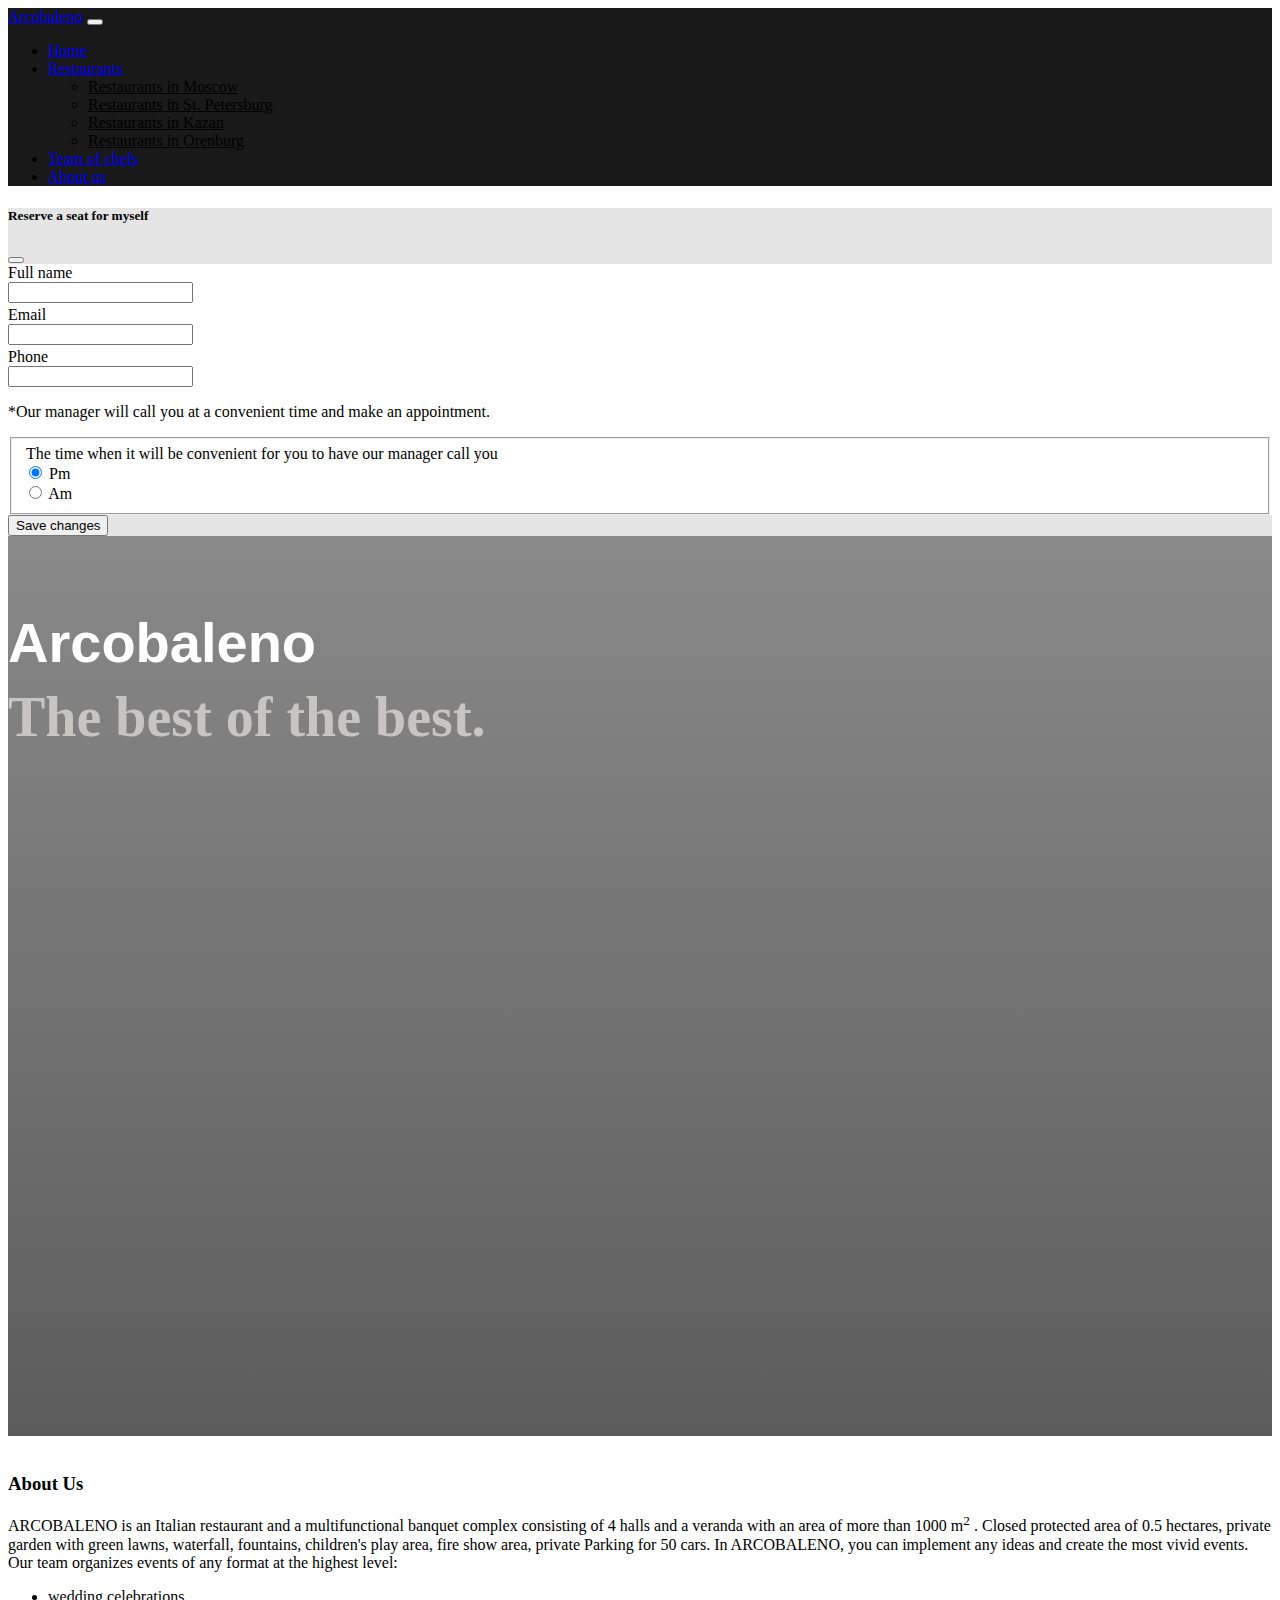
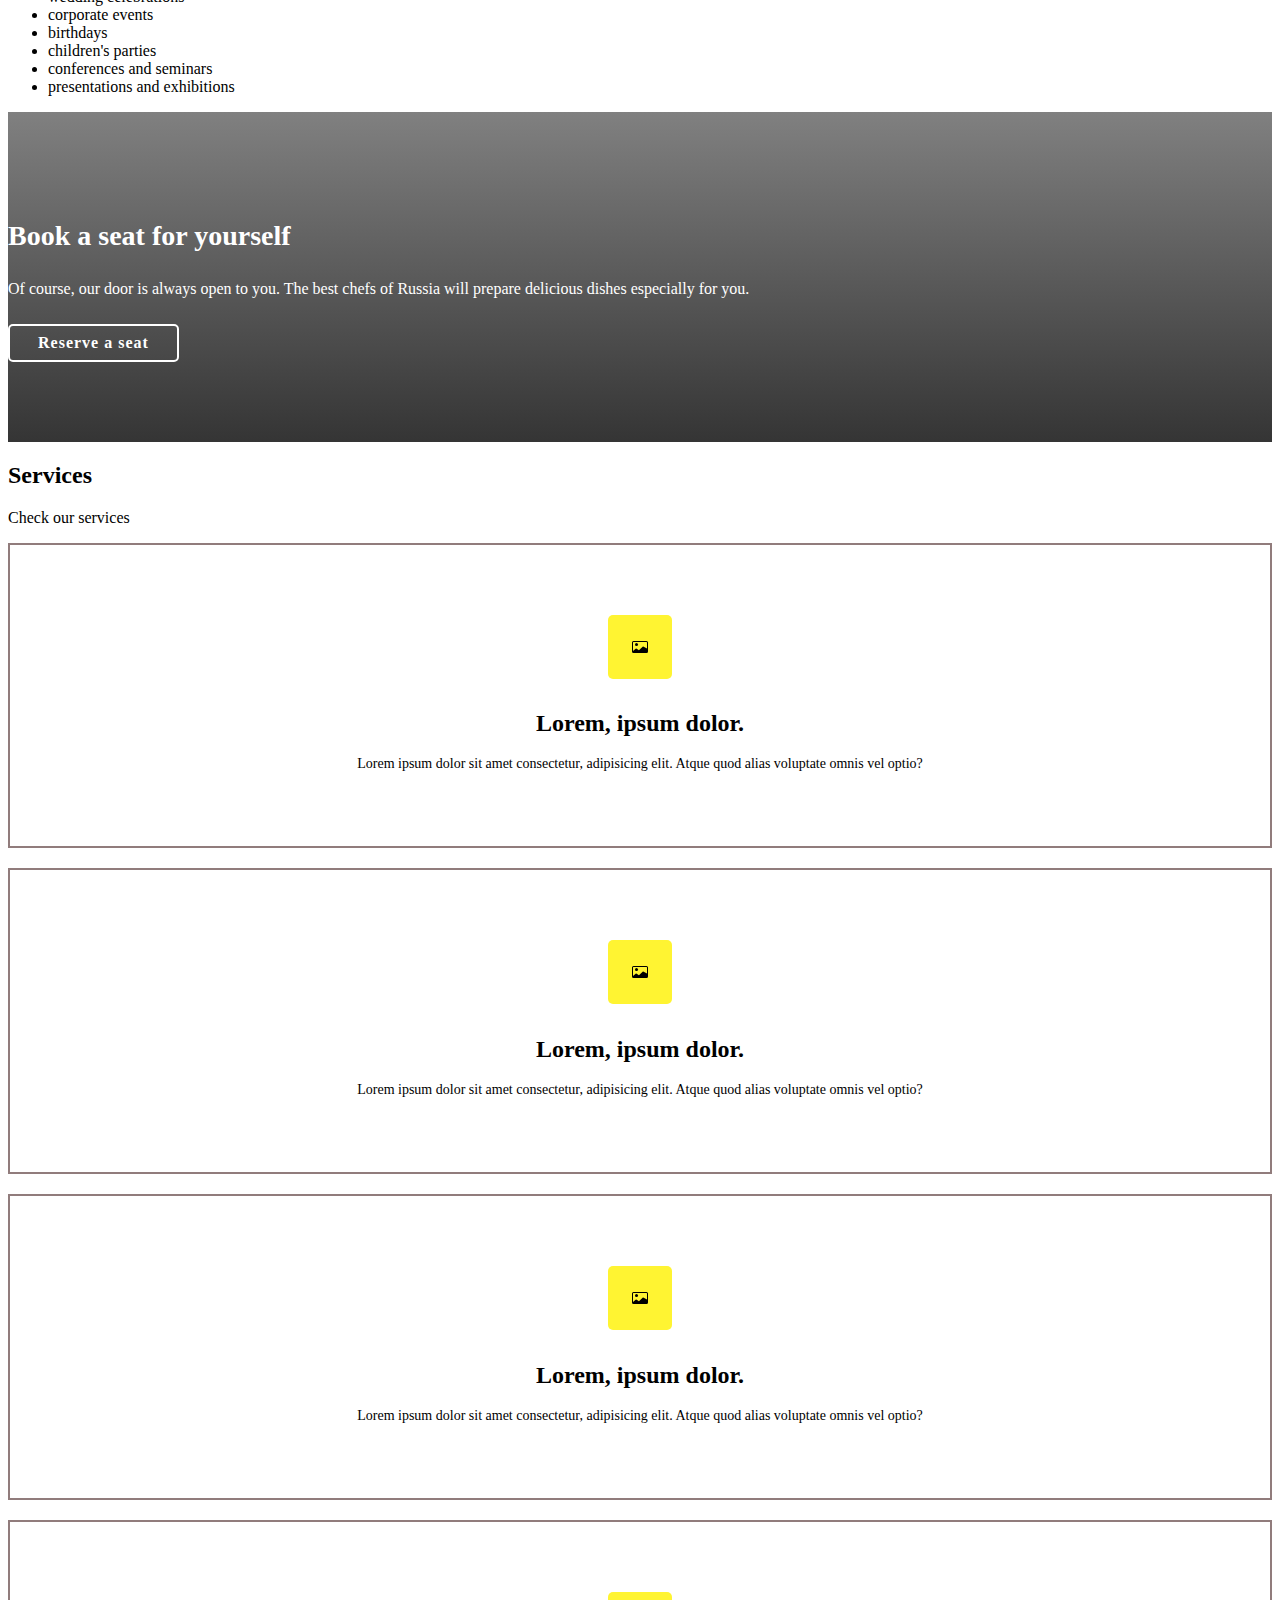
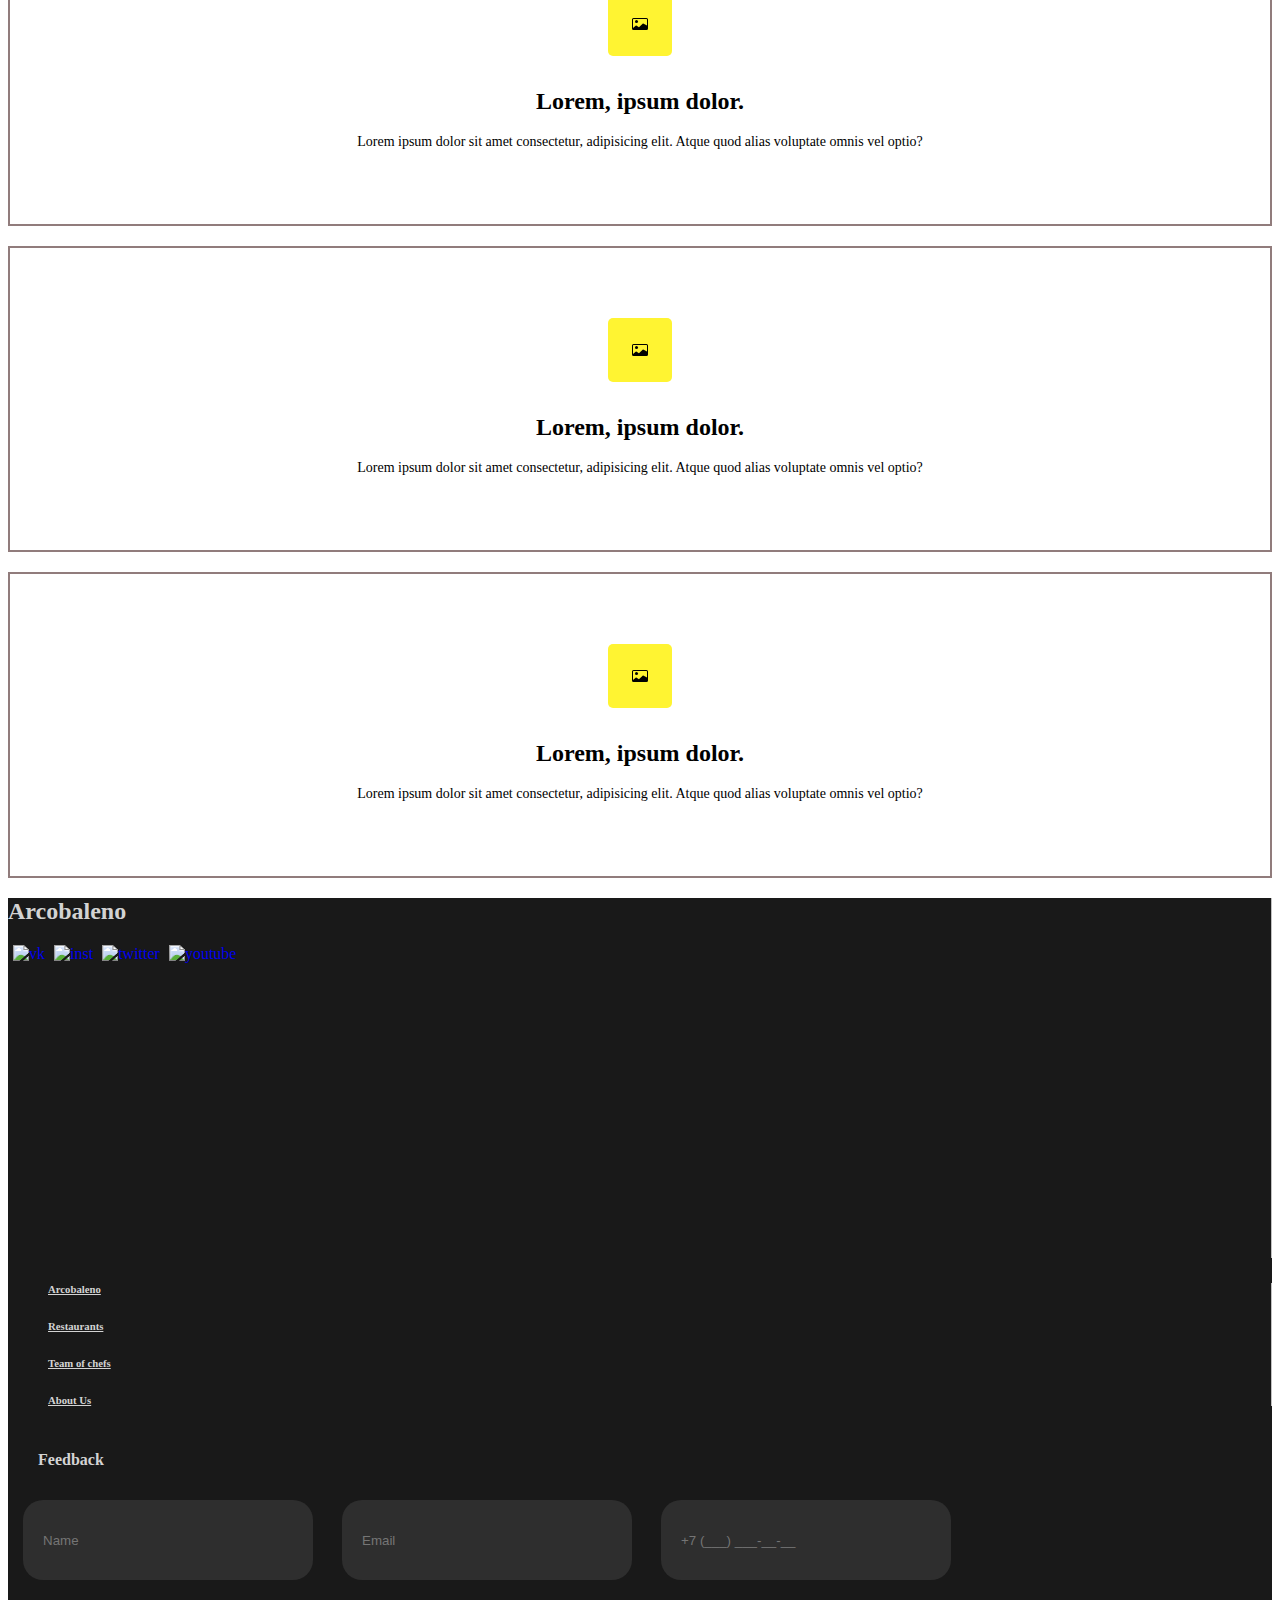
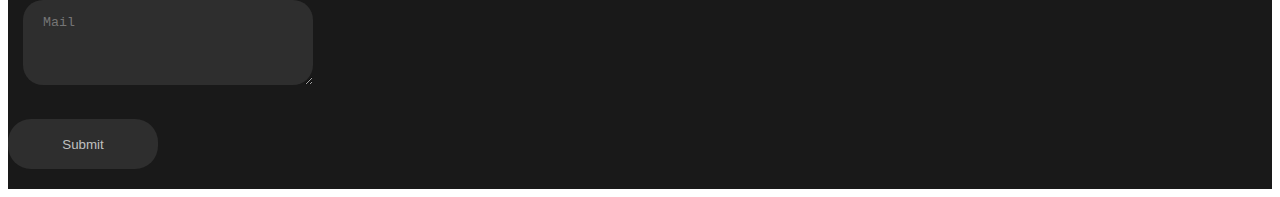
==== commit 683d0189: "Add files via upload" ====
--- a/index.html
+++ b/index.html
@@ -10,9 +10,9 @@
     </head>
     <body>
         <!--Меню-->
-        <nav class="navbar fixed-top navbar-expand-sm navbar-dark" style="background-color: rgb(0, 0, 0,0.9);">
+        <nav class="navbar fixed-top navbar-expand-md navbar-dark" style="background-color: rgb(0, 0, 0,0.9);">
             <div class="container fixed">
-                <a href="" class="navbar-brand me-5">Arcobaleno</a>
+                <a href="#" class="navbar-brand me-5">Arcobaleno</a>
                 <button class="navbar-toggler" type="button" data-toggle="collapse" data-target="#navbarContent"
                 aria-controls="navbarContent" aria-expanded="false">
                 <span class="navbar-toggler-icon"></span>
@@ -20,7 +20,7 @@
                 <div class="collapse navbar-collapse" id="navbarContent">
                     <ul class="navbar-nav d-none d-lg-flex  me-auto mb-0">
                         <li class="nav-item me-2">
-                            <a href="" class="nav-link">Home</a>
+                            <a href="#" class="nav-link">Home</a>
                         </li>
                         <li class="nav-item dropdown me-2">
                             <a class="nav-link dropdown-toggle" href="#" role="button" data-bs-toggle="dropdown" aria-expanded="false">
@@ -42,18 +42,20 @@
                             </ul>
                         </li>
                         <li class="nav-item me-2">
-                            <a href="" class="nav-link">Team of chefs</a>
+                            <a href="team/team.html" class="nav-link">Team of chefs</a>
                         </li>
                         <li class="nav-item me-2">
-                            <a href="" class="nav-link">About us</a>
+                            <a href="About%20us/about-us.html" class="nav-link">About us</a>
                         </li>
                     </ul>
                 </div>
             </div>        
         </nav>
         <!--Modal-->
-        <div class="modal fade" id="exampleModal" tabindex="-1" aria-labelledby="exampleModalLable" aria-hidden="true">
-            <div class="modal-dialog">
+       
+        <div class="modal fade" id="exampleModal" tabindex="-1" role="dialog" 
+        aria-labelledby="exampleModalLable" aria-hidden="true">
+            <div class="modal-dialog" role="document">
                 <div class="modal-content">
                     <div class="modal-header">
                         <h5 class="modal-title" id="exampleModalLable">Reserve a seat for myself</h5>
@@ -118,7 +120,7 @@
                     <div class="row justify-content-center">
                         <div class="col-xl-8 col-md-8">
                             <h1>Arcobaleno</h1>
-                            <h3>The best of the best food.</h3>
+                            <h3>The best of the best.</h3>
                         </div>
                     </div>
                     <!--<div class="row mt-5 justify-content-center">
@@ -193,7 +195,7 @@
                     </div>
                     <div class="col-md-7 col-sm-12">
                         <h3>About Us</h3>
-                        <p>ARCOBALENO is an Italian restaurant and a multifunctional banquet complex consisting of 4 halls and a veranda with an area of more than 1000 m2 . Closed protected area of 0.5 hectares, private garden with green lawns, waterfall, fountains, children's play area, fire show area, private Parking for 50 cars.
+                        <p>ARCOBALENO is an Italian restaurant and a multifunctional banquet complex consisting of 4 halls and a veranda with an area of more than 1000 m<sup>2</sup> . Closed protected area of 0.5 hectares, private garden with green lawns, waterfall, fountains, children's play area, fire show area, private Parking for 50 cars.
 
                             In ARCOBALENO, you can implement any ideas and create the most vivid events.
                             
@@ -214,10 +216,10 @@
                 <div class="container text-center">
                     <h3>Book a seat for yourself</h3>
                     <p class="border-bottom">Of course, our door is always open to you. The best chefs of Russia will prepare delicious dishes especially for you.</p>
-                    <a href="" class="cta-btn" data-toggle="modal" data-target="#exampleModal">Reserve a seat</a>
+                   <a href="" class="cta-btn" data-toggle="modal" data-target="#exampleModal">Reserve a seat</a>
                 </div>
             </section>
-            <div class="container my-5">
+            <!--<div class="container my-5">
                 <div class="row my-5 d-flex align-items-center justify-content-center">
                         <div class="col-md-4 text-center services-for-party">
                             <h4>Happy birthdays</h4>
@@ -259,7 +261,7 @@
                             </svg>
                             <p>Lorem ipsum dolor sit amet consectetur, adipisicing elit. Nostrum, maxime ipsam quisquam fugiat deserunt magni?</p>
                         </div>
-                </div>
+                </div>--->
                 <section class="services">
                         <div class="container">
                             <div class="section-title text-center">
@@ -359,6 +361,91 @@
         crossorigin="anonymous">
     </script>
         <!-- JavaScript Bundle with Popper -->
-        <script src="https://cdn.jsdelivr.net/npm/bootstrap@5.0.0-beta3/dist/js/bootstrap.min.js" integrity="sha384-5h4UG+6GOuV9qXh6HqOLwZMY4mnLPraeTrjT5v07o347pj6IkfuoASuGBhfDsp3d" crossorigin="anonymous"></script>
+        <!-- JavaScript Bundle with Popper -->
+<script src="https://stackpath.bootstrapcdn.com/bootstrap/5.0.0-alpha2/js/bootstrap.bundle.min.js" ></script>
     </body>
+    <footer style="background-color: rgb(0, 0, 0,0.9);">
+        <div class="container mt-5 pb-1">
+            <div class="row">
+                <div class="col-md-3 mt-2 footer-1">
+                    <div class="">
+                        <a href="../index.html" id="footer-logo">
+                            <h2>
+                                Arcobaleno
+                            </h2>
+                        </a>
+                    </div> 
+                    <div class="d-flex">   
+                        
+                                <a href="https://vk.com/">
+                                    <img class="social-networks" src="img/vk-white.png" width="32" height="32" alt="vk">
+                                </a> 
+                            
+                                <a href="https://www.instagram.com/">
+                                    <img class="social-networks" src="img/instagram-white.png" width="32" height="32" alt="inst">
+                                </a>
+                            
+                                <a href="https://twitter.com/?lang=ru">
+                                    <img class="social-networks" src="img/twitter-white.png" width="32" height="32" alt="twitter">
+                                </a>
+                            
+                                <a href="https://www.youtube.com/?hl=RU">
+                                    <img class="social-networks" src="img/youtube-white.png" width="32" height="32" alt="youtube">
+                                </a>
+
+                    </div>
+            </div>
+                <div class="col-md-3 mt-1" id="footer-meny">
+                    <div class="mt-5">
+                        <ul>
+                            <li>
+                                <a href="../index.html">
+                                    <h6>
+                                        Arcobaleno
+                                    </h6>  
+                                </a>
+                            </li>
+                            <li>
+                                <a href="../index.html">
+                                    <h6>
+                                        Restaurants
+                                    </h6>
+                                </a>
+                            </li>
+                            <li>
+                                <a href="">
+                                    <h6>
+                                    Team of chefs
+                                    </h6>
+                                </a>
+                            </li>
+                            <li>
+                                <a href="../About%20us/about-us.html">
+                                    <h6>
+                                    About Us
+                                    </h6>
+                                </a>
+                            </li>
+                        </ul>
+                    </div>
+                </div>
+                <div class="col-md-6 footer-cont">
+                    <h4>
+                        Feedback
+                    </h4>
+                    <form action="" method="POST">
+						<div class="row justify-content-between">
+							<input class="col" name="name" type="text" placeholder="Name">
+							<input class="col" name="email" type="email" placeholder="Email">
+							<input class="col" name="tel" type="tel" placeholder="+7 (___) ___-__-__">
+						</div>
+						<div class="row">
+							<textarea class="col-7" name="message" placeholder="Mail" rows="5"></textarea>
+						</div>
+						<button class="" type="submit" name="submit">Submit</button>
+					</form>
+                </div>
+            </div>
+        </div>
+    </footer> 
 </html>--- a/style.css
+++ b/style.css
@@ -18,7 +18,8 @@
     color: #000000;
     width: 220px;
   }
-  .dropdown-menu .dropdown-item:hover {
+  .dropdown-menu .dropdown-item:hover,
+  .dropdown-menu .dropdown-item:active {
     background-color: #d3d3d3;
     width: auto;
   }
@@ -175,4 +176,120 @@
     border-color: #fff;
     box-shadow: 0px 0 25px 0 rgba(0,0,0,0.5);
     transform: translateY(-10px);
+}
+.social-networks{
+    margin-left: 5px;
+    /*border: 1px solid #000000;
+    border-radius: 3px;*/
+    transition: all ease-in-out 0.4s;
+}
+.social-networks-2{
+  margin-left: 0px;
+  /*border: 1px solid #000000;
+  border-radius: 3px;*/
+  transition: all ease-in-out 0.4s;
+}
+.social-networks:hover{
+  margin-left: 5px;
+  width: 36px;
+  height: 36px;
+  /*border: 1px solid #000000;
+  border-radius: 3px;*/
+  transition: 0.4s;
+}
+.social-networks-2:hover{
+margin-left: 0px;
+width: 36px;
+height: 36px;
+/*border: 1px solid #000000;
+border-radius: 3px;*/
+transition: 0.4s;
+} 
+footer li {
+  list-style-type: none;
+  transition: all ease-in-out 0.3s; 
+}
+footer li:hover{
+  transform: 0.3s;
+  padding-left: 10px;
+}
+#footer-logo{
+  text-decoration: none;
+  color: #d3d3d3;
+  transition: all ease-in-out 0.2s;
+}
+#footer-logo:hover{
+  text-decoration: none;
+  color: #ffffff;
+  transition: 0.2s;
+}
+#footer-meny a{
+  color: #d3d3d3;
+  transition: all ease-in-out 0.2s;
+}
+#footer-meny a:hover{
+  color: #ffffff;
+  transition: 0.2s;
+}
+#footer-meny{
+  border-right: 1px solid #c0c0c0;
+
+}
+/*footer a {
+  text-decoration: none;
+  color: #d3d3d3;
+  transition: all ease-in-out 0.2s;
+}
+footer a:hover {
+  text-decoration: none;
+  color: #ffffff;
+  transition: 0.2s;
+}*/
+
+.footer-1{
+  border-right: 1px solid #c0c0c0;
+  height: 40vh;
+}
+.footer-1 a{
+  text-decoration: none;
+}
+.footer-cont h4{
+  color: #d3d3d3;
+  padding-left: 30px;
+  padding-top: 20px;
+}
+.col{
+  margin-left: 15px;
+  height: 50px;
+  background: #2e2e2e;
+  border: none;
+  border-radius: 20px;
+}
+.col-7{
+  margin-top: 10px;
+  margin-left: 15px;
+  background: #2e2e2e;
+  border: none;
+  border-radius: 20px;
+}
+footer form input, footer form textarea {
+  width: 250px;
+   height: 55px; 
+   color: inherit; 
+   border: none; 
+   border-radius: 25px; 
+   background-color: #2e2e2e; 
+   padding: 15px 20px;
+   margin: 10px;
+}
+
+footer form button {
+  width: 150px;
+  height: 50px;
+  border: 2px solid #be1e2d;
+  color: #c0c0c0;
+  margin: 20px 0;
+  border: none; 
+  border-radius: 23px; 
+  background-color: #2e2e2e;
 }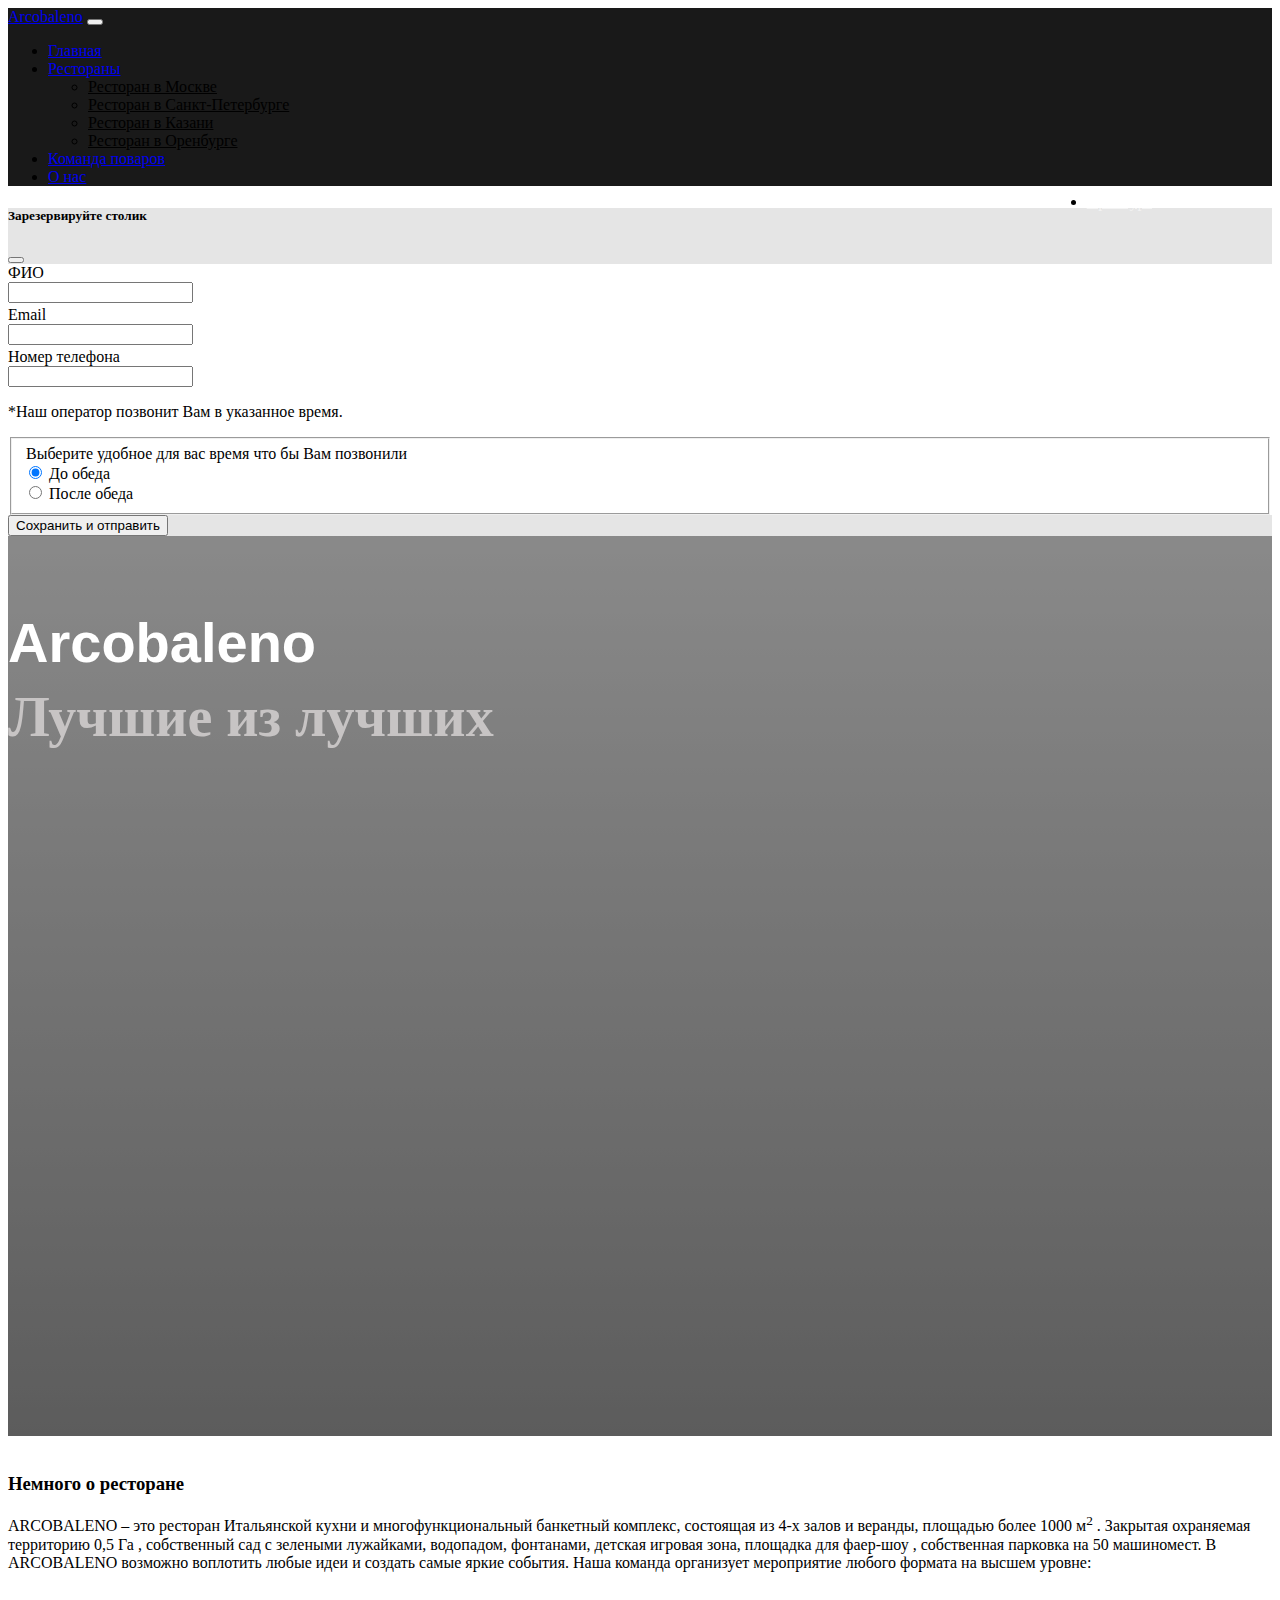
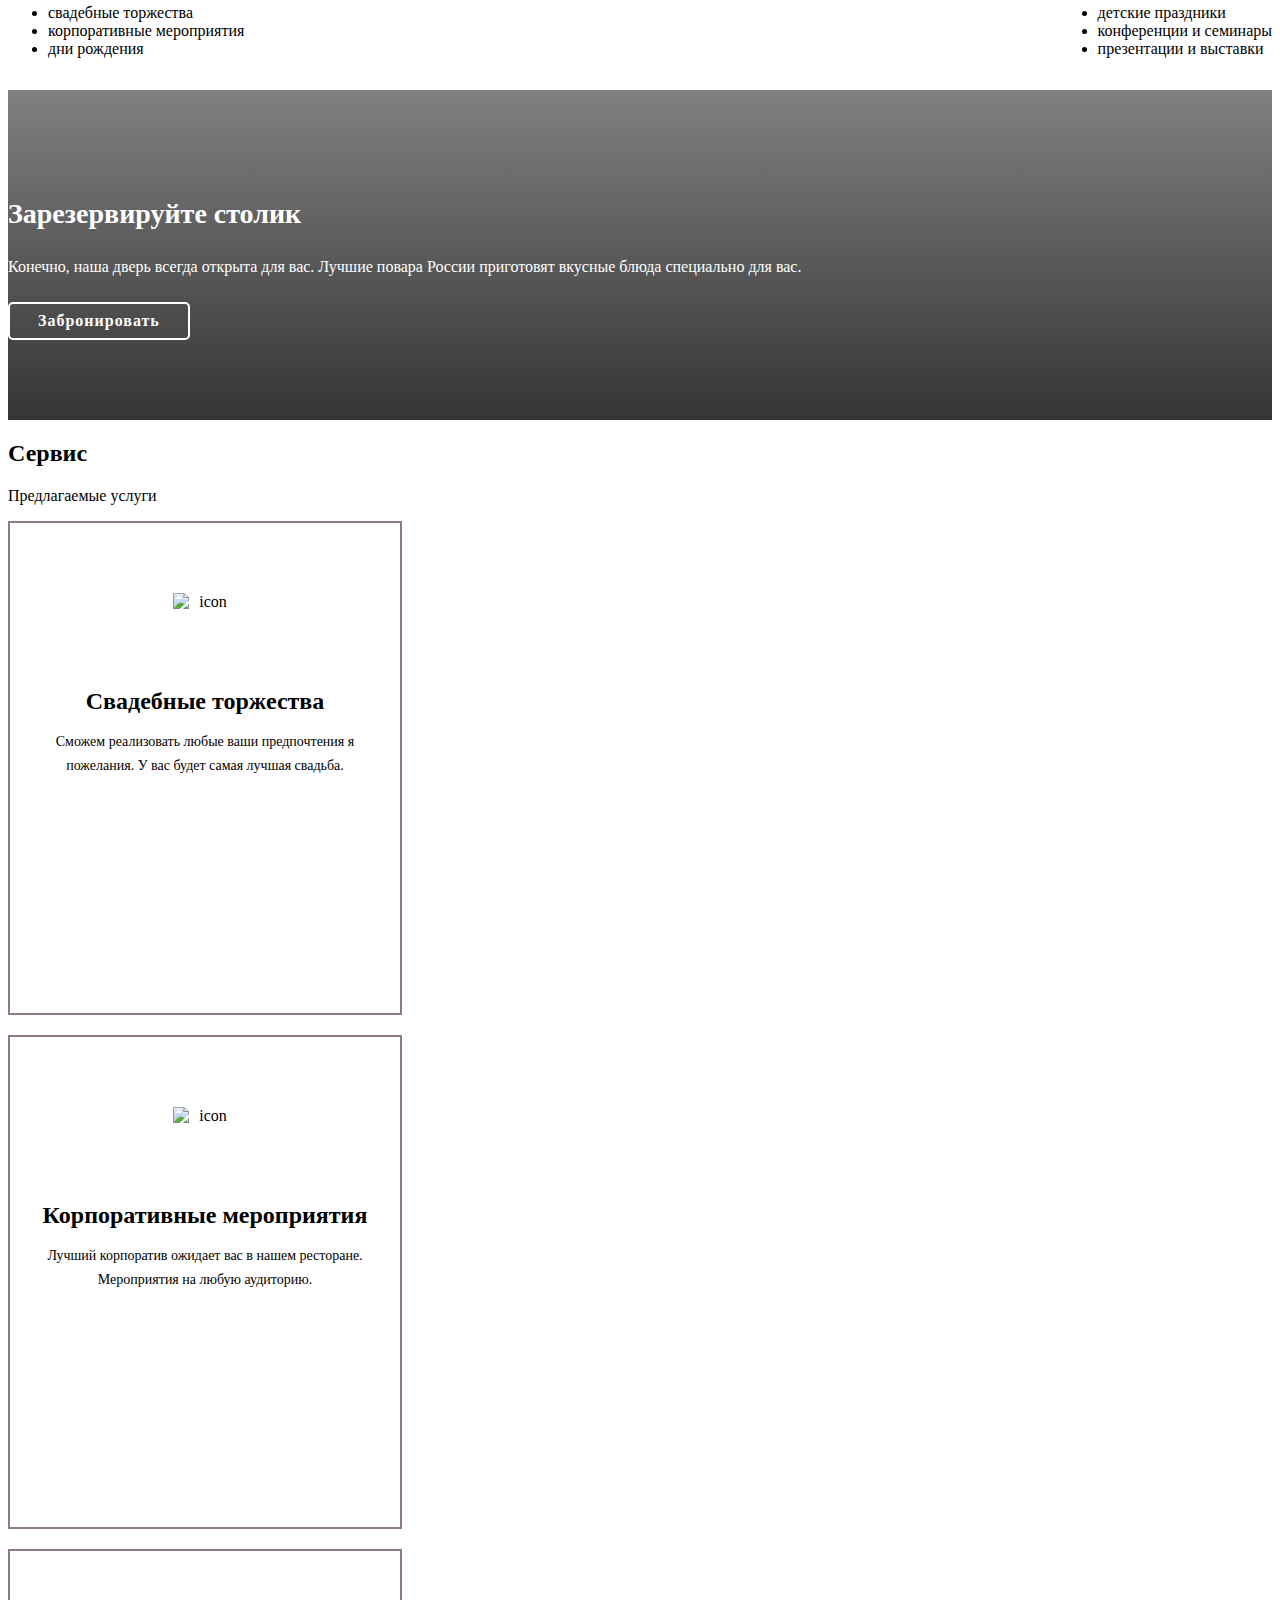
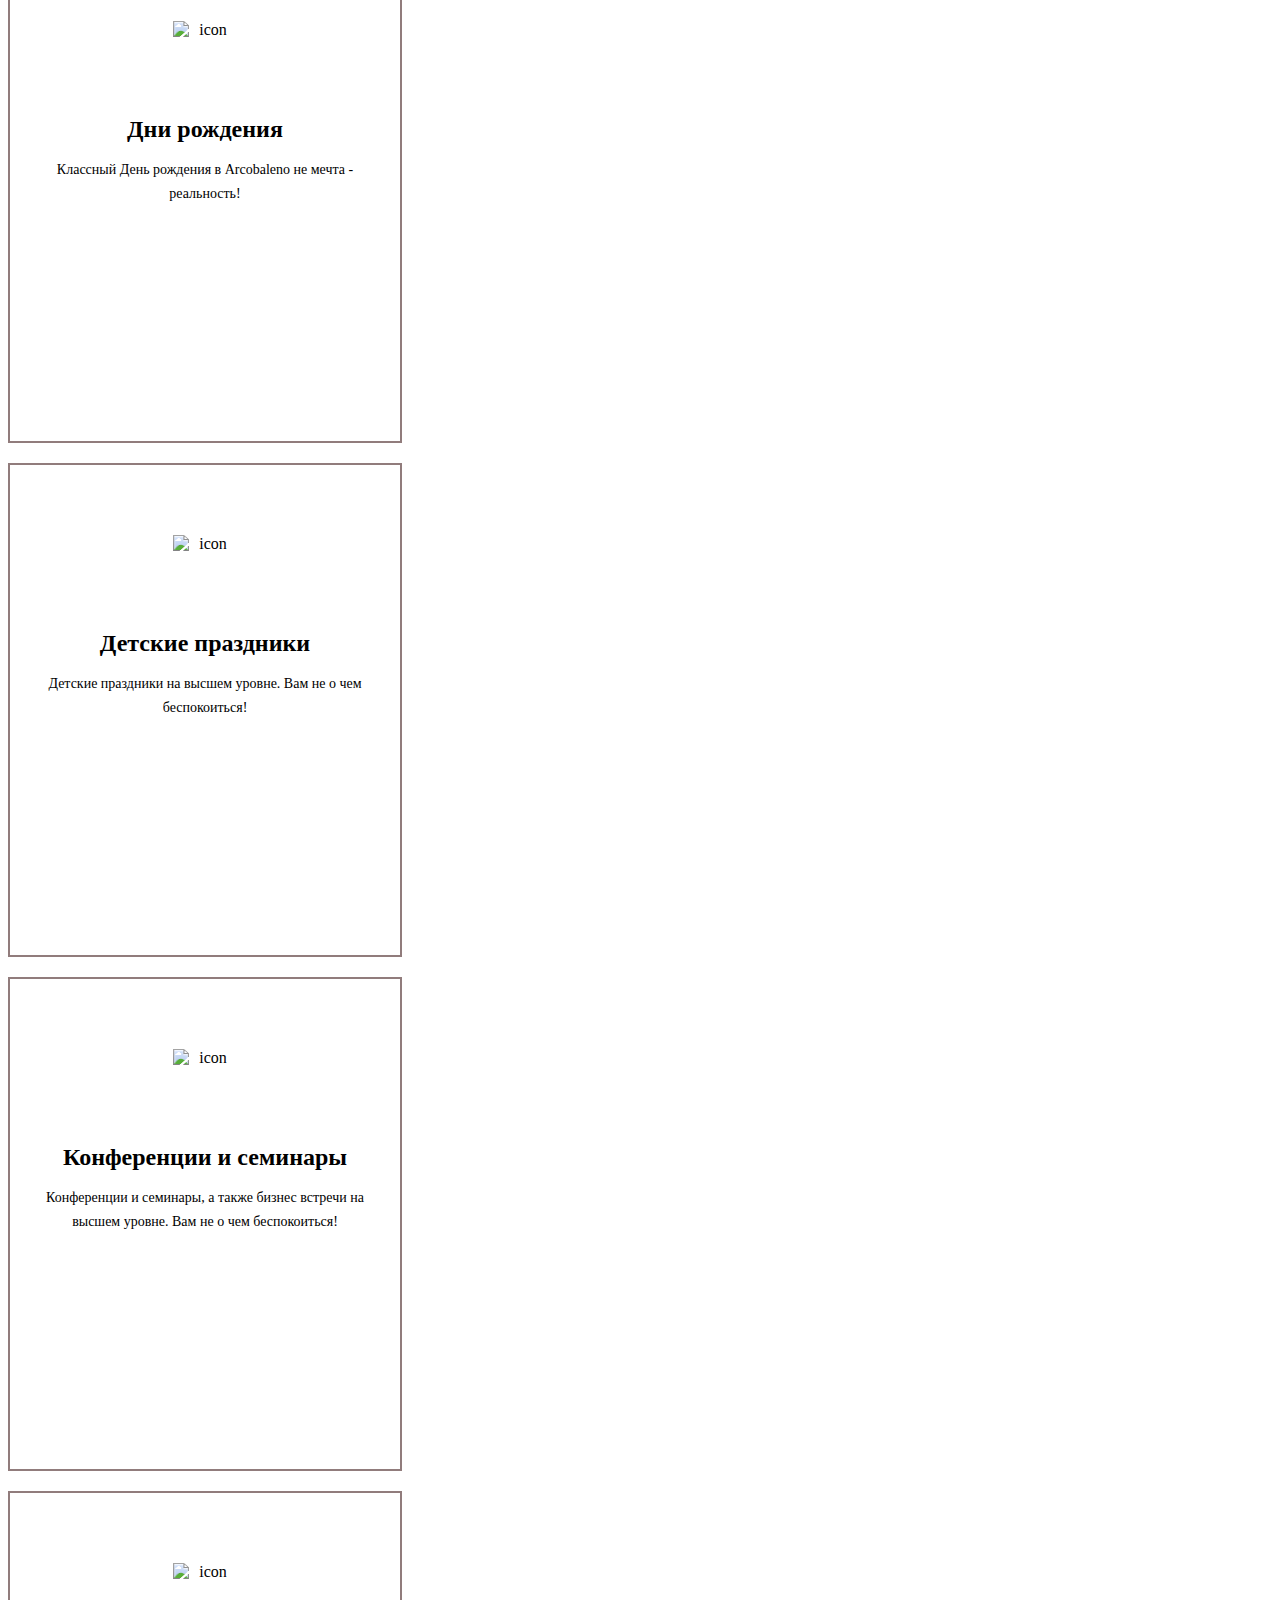
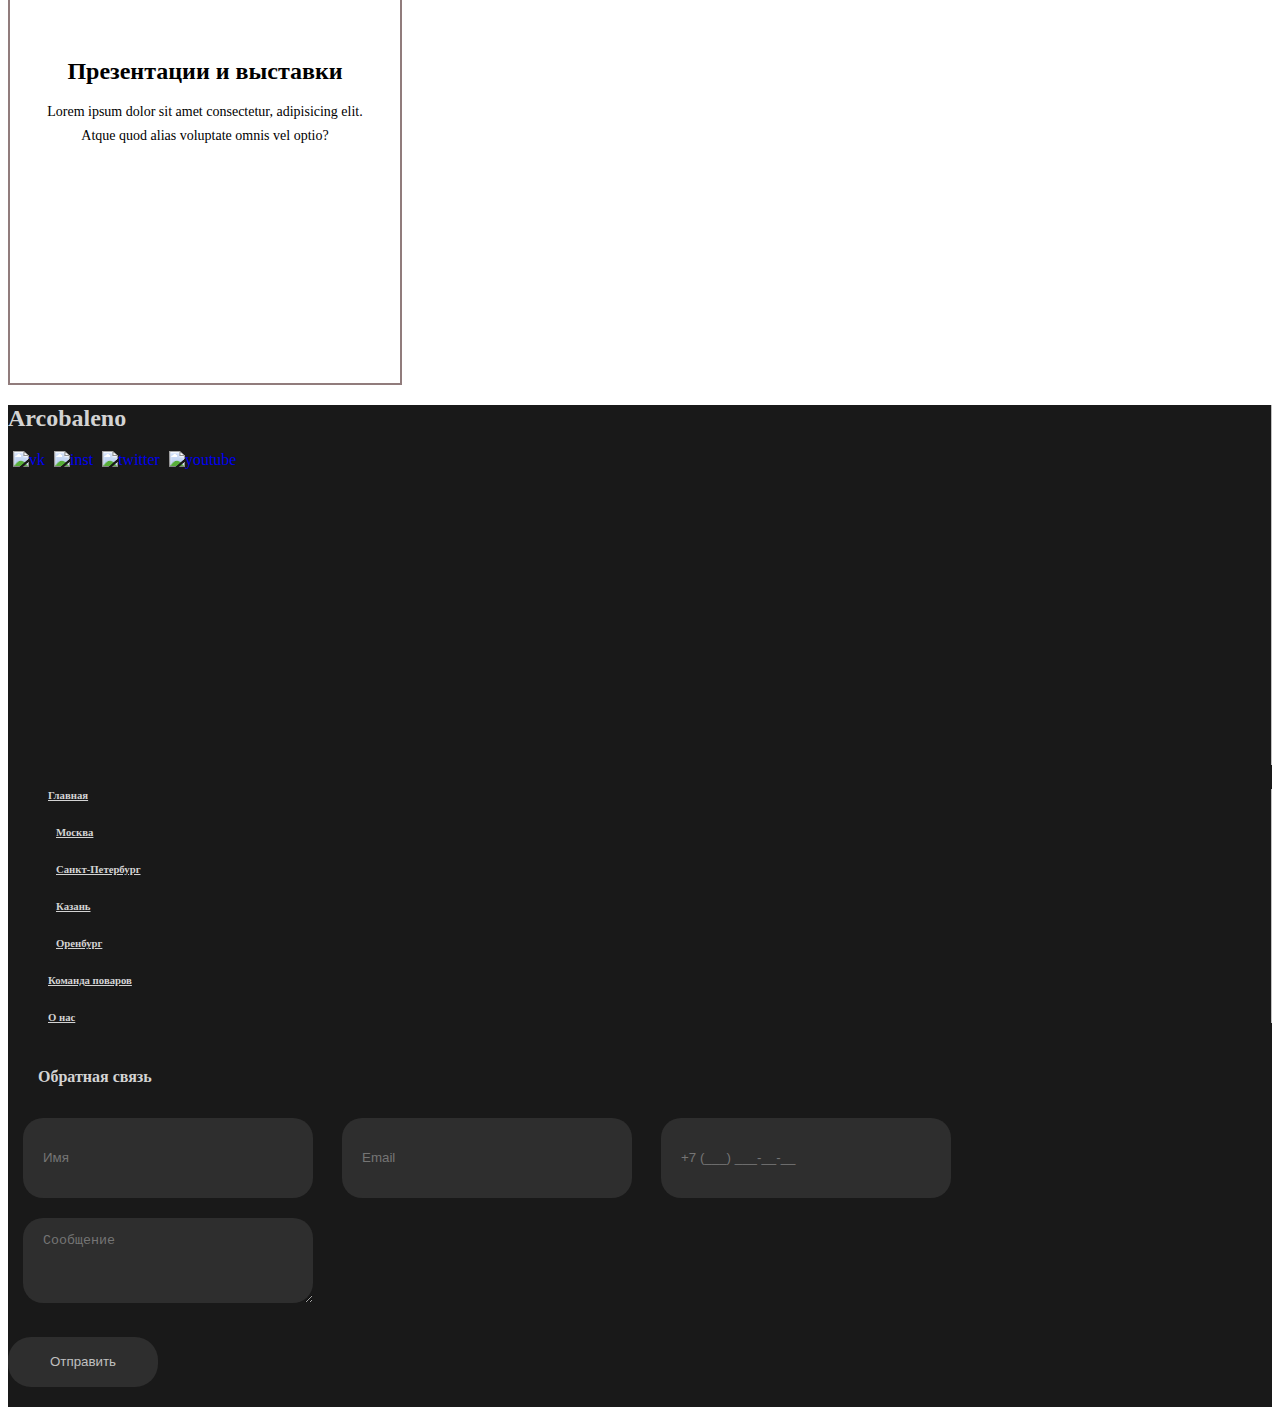
==== commit b53c6342: "Add files via upload" ====
--- a/index.html
+++ b/index.html
@@ -6,7 +6,8 @@
         <!-- CSS only -->
         <link href="https://cdn.jsdelivr.net/npm/bootstrap@5.0.0-beta3/dist/css/bootstrap.min.css" rel="stylesheet" integrity="sha384-eOJMYsd53ii+scO/bJGFsiCZc+5NDVN2yr8+0RDqr0Ql0h+rP48ckxlpbzKgwra6" crossorigin="anonymous">
         <link rel="stylesheet" href="style.css">
-        <title>Bootstrap_Site</title>
+        <link rel="shortcut icon" href="img/free-icon-a-3522242 (1).png" type="image/png">
+        <title>Arcobaleno</title>
     </head>
     <body>
         <!--Меню-->
@@ -20,32 +21,36 @@
                 <div class="collapse navbar-collapse" id="navbarContent">
                     <ul class="navbar-nav d-none d-lg-flex  me-auto mb-0">
                         <li class="nav-item me-2">
-                            <a href="#" class="nav-link">Home</a>
+                            <a href="#" class="nav-link">Главная</a>
                         </li>
                         <li class="nav-item dropdown me-2">
-                            <a class="nav-link dropdown-toggle" href="#" role="button" data-bs-toggle="dropdown" aria-expanded="false">
-                                Restaurants
+                            <a class="nav-link dropdown-toggle" href="#" role="button" 
+                            data-bs-toggle="dropdown" aria-expanded="false">
+                                Рестораны
                             </a>
                             <ul class="dropdown-menu">
                                 <li>
-                                    <a class="dropdown-item" href="#">Restaurants in Moscow</a>
+                                    <a class="dropdown-item" href="msk/index-msk.html">Ресторан в Москве</a>
                                 </li>
                                 <li>
-                                    <a class="dropdown-item" href="#">Restaurants in St. Petersburg</a>
+                                    <a class="dropdown-item" href="spb/index-spb.html">Ресторан в Санкт-Петербурге</a>
                                 </li>
                                 <li>
-                                    <a class="dropdown-item" href="#">Restaurants in Kazan</a>
+                                    <a class="dropdown-item" href="kzn/index-kzn.html">Ресторан в Казани</a>
                                 </li>
                                 <li>
-                                    <a class="dropdown-item" href="#">Restaurants in Orenburg</a>
+                                    <a class="dropdown-item" href="#">Ресторан в Оренбурге</a>
                                 </li>
                             </ul>
                         </li>
                         <li class="nav-item me-2">
-                            <a href="team/team.html" class="nav-link">Team of chefs</a>
+                            <a href="team/team.html" class="nav-link">Команда поваров</a>
                         </li>
                         <li class="nav-item me-2">
-                            <a href="About%20us/about-us.html" class="nav-link">About us</a>
+                            <a href="About%20us/about-us.html" class="nav-link">О нас</a>
+                        </li>
+                        <li class="nav-item me-2 citis">
+                            <a href="" class="">Оренбург</a>
                         </li>
                     </ul>
                 </div>
@@ -58,13 +63,13 @@
             <div class="modal-dialog" role="document">
                 <div class="modal-content">
                     <div class="modal-header">
-                        <h5 class="modal-title" id="exampleModalLable">Reserve a seat for myself</h5>
+                        <h5 class="modal-title" id="exampleModalLable">Зарезервируйте столик</h5>
                         <button class="btn-close" data-dismiss="modal" aria-label="close"></button>
                     </div>
                     <div class="modal-body">
                         <form action="index.php" method="POST">
                             <div class="row mb-3 input-modal">
-                                <label for="inputFIO" class="col-sm-3 col-form-label">Full name</label>
+                                <label for="inputFIO" class="col-sm-3 col-form-label">ФИО</label>
                                 <div class="col-sm-9">
                                     <input required type="text" class="form-control" id="inputFIO">
                                 </div>
@@ -76,29 +81,28 @@
                                 </div>
                             </div>
                             <div class="row mb-3 input-modal">
-                                <label for="inputPhone" class="col-sm-3 col-form-label">Phone</label>
+                                <label for="inputPhone" class="col-sm-3 col-form-label">Номер телефона</label>
                                 <div class="col-sm-9">
                                     <input type="tel" class="form-control" id="inputPhone" pattern="+7[0-9]{3}-[0-9]{3}-[0-9]{2}-[0-9]{2}">
                                 </div>
                             </div>
                             <div class="col-sm-12">
                                 <p class="border-top border-bottom  ">
-                                    *Our manager will call you at a convenient time and make an appointment.
-                                </p>
+                                    *Наш оператор позвонит Вам в указанное время.
                             </div>
                             <fieldset>
                                 <div class="row md-3">
-                                    <legend class="col-form-label col-sm-8">The time when it will be convenient for you to have our manager call you</legend>
+                                    <legend class="col-form-label col-sm-8">Выберите удобное для вас время что бы Вам позвонили</legend>
                                     <div class="col-sm-4">
                                         <div class="form-check">
                                             <input type="radio" class="form-check-input" 
                                             name="radios" id="radios1" value="option1" checked>
-                                            <label for="radios1" class="form-check-label">Pm</label>
+                                            <label for="radios1" class="form-check-label">До обеда </label>
                                         </div>
                                         <div class="form-check">
                                             <input type="radio" class="form-check-input" 
                                             name="radios" id="radios2" value="option2" >
-                                            <label for="radios2" class="form-check-label">Am</label>
+                                            <label for="radios2" class="form-check-label">После обеда</label>
                                         </div>
                                     </div>
 
@@ -107,7 +111,7 @@
                         </form>
                     </div>
                     <div class="modal-footer">
-                        <button class="btn btn-secondary">Save changes</button>
+                        <button class="btn btn-secondary">Сохранить и отправить</button>
                         <!--<button class="btn btn-secondary" data-dismiss="modal">Close</button>-->
                     </div>
                 </div>
@@ -120,7 +124,7 @@
                     <div class="row justify-content-center">
                         <div class="col-xl-8 col-md-8">
                             <h1>Arcobaleno</h1>
-                            <h3>The best of the best.</h3>
+                            <h3>Лучшие из лучших</h3>
                         </div>
                     </div>
                     <!--<div class="row mt-5 justify-content-center">
@@ -194,29 +198,36 @@
                         <img class="w-100" src="img/0103_eosr6903.jpg" alt="">
                     </div>
                     <div class="col-md-7 col-sm-12">
-                        <h3>About Us</h3>
-                        <p>ARCOBALENO is an Italian restaurant and a multifunctional banquet complex consisting of 4 halls and a veranda with an area of more than 1000 m<sup>2</sup> . Closed protected area of 0.5 hectares, private garden with green lawns, waterfall, fountains, children's play area, fire show area, private Parking for 50 cars.
+                        <h3>Немного о ресторане</h3>
+                        <p>ARCOBALENO – это ресторан Итальянской кухни и многофункциональный банкетный комплекс, состоящая из 4-х  залов и веранды, площадью более 1000 м<sup>2</sup> .  
+                            Закрытая охраняемая территорию 0,5 Га , собственный сад с зелеными лужайками, водопадом, фонтанами, детская игровая зона, площадка для фаер-шоу , собственная парковка на 50 машиномест.
 
-                            In ARCOBALENO, you can implement any ideas and create the most vivid events.
+                            В ARCOBALENO  возможно воплотить любые идеи и создать самые яркие события.
                             
-                            Our team organizes events of any format at the highest level:
-                            <ul>
-                            <li> wedding celebrations</li>
-                            <li>corporate events</li>
-                            <li> birthdays</li>
-                            <li> children's parties</li>
-                            <li> conferences and seminars</li>
-                            <li> presentations and exhibitions</li>
-                            </ul>
+                            Наша команда организует мероприятие любого формата на высшем уровне:</p>
+                            <div class="ul-about">
+                                <ul>
+                                    <li> свадебные торжества</li>
+                                    <li>корпоративные мероприятия
+                                    </li>
+                                    <li>дни рождения</li>
+                                </ul>    
+                                <ul>
+                                    <li> детские праздники</li>
+                                    <li> конференции и семинары</li>
+                                    <li>презентации и выставки
+                                    </li>
+                                </ul>
+                            </div>
                         </p>
                     </div>
                 </div>
             </div>
              <section class="cta my-5">
                 <div class="container text-center">
-                    <h3>Book a seat for yourself</h3>
-                    <p class="border-bottom">Of course, our door is always open to you. The best chefs of Russia will prepare delicious dishes especially for you.</p>
-                   <a href="" class="cta-btn" data-toggle="modal" data-target="#exampleModal">Reserve a seat</a>
+                    <h3>Зарезервируйте столик</h3>
+                    <p class="border-bottom">Конечно, наша дверь всегда открыта для вас. Лучшие повара России приготовят вкусные блюда специально для вас.</p>
+                   <a href="" class="cta-btn" data-toggle="modal" data-target="#exampleModal">Забронировать</a>
                 </div>
             </section>
             <!--<div class="container my-5">
@@ -265,8 +276,8 @@
                 <section class="services">
                         <div class="container">
                             <div class="section-title text-center">
-                                <h2>Services</h2>
-                                <p>Check our services</p>
+                                <h2>Сервис</h2>
+                                <p>Предлагаемые услуги</p>
                             </div>
                             <div class="row">
                                 
@@ -274,13 +285,11 @@
                                        <a href="#" class="services-a"> 
                                         <div class="icon-box">
                                             <div class="icon">
-                                            <svg xmlns="http://www.w3.org/2000/svg" width="16" height="16" fill="currentColor" class="bi bi-card-image" viewBox="0 0 16 16">
-                                                <path d="M6.002 5.5a1.5 1.5 0 1 1-3 0 1.5 1.5 0 0 1 3 0z"/>
-                                                <path d="M1.5 2A1.5 1.5 0 0 0 0 3.5v9A1.5 1.5 0 0 0 1.5 14h13a1.5 1.5 0 0 0 1.5-1.5v-9A1.5 1.5 0 0 0 14.5 2h-13zm13 1a.5.5 0 0 1 .5.5v6l-3.775-1.947a.5.5 0 0 0-.577.093l-3.71 3.71-2.66-1.772a.5.5 0 0 0-.63.062L1.002 12v.54A.505.505 0 0 1 1 12.5v-9a.5.5 0 0 1 .5-.5h13z"/>
-                                            </svg>
+                                                <img src="img/free-icon-wedding-ring-868059.png" width="64" height="64" alt="icon">
+                                            
                                         </div>
-                                        <h4>Lorem, ipsum dolor.</h4>
-                                        <p>Lorem ipsum dolor sit amet consectetur, adipisicing elit. Atque quod alias voluptate omnis vel optio?</p>
+                                        <h4>Свадебные торжества</h4>
+                                        <p>Сможем реализовать любые ваши предпочтения я пожелания. У вас будет самая лучшая свадьба.</p>
                                         </div>
                                         </a>
                                     </div>
@@ -288,61 +297,46 @@
                             <div class="col-lg-4 col-md-6">
                                 <div class="icon-box">
                                     <div class="icon">
-                                        <svg xmlns="http://www.w3.org/2000/svg" width="16" height="16" fill="currentColor" class="bi bi-card-image" viewBox="0 0 16 16">
-                                            <path d="M6.002 5.5a1.5 1.5 0 1 1-3 0 1.5 1.5 0 0 1 3 0z"/>
-                                            <path d="M1.5 2A1.5 1.5 0 0 0 0 3.5v9A1.5 1.5 0 0 0 1.5 14h13a1.5 1.5 0 0 0 1.5-1.5v-9A1.5 1.5 0 0 0 14.5 2h-13zm13 1a.5.5 0 0 1 .5.5v6l-3.775-1.947a.5.5 0 0 0-.577.093l-3.71 3.71-2.66-1.772a.5.5 0 0 0-.63.062L1.002 12v.54A.505.505 0 0 1 1 12.5v-9a.5.5 0 0 1 .5-.5h13z"/>
-                                          </svg>
-                                    </div>
-                                    <h4>Lorem, ipsum dolor.</h4>
-                                    <p>Lorem ipsum dolor sit amet consectetur, adipisicing elit. Atque quod alias voluptate omnis vel optio?</p>
+                                        <img src="img/free-icon-brindis-with-wine-glasses-38544.png" width="64" height="64" alt="icon">
+                                    </div>
+                                    <h4>Корпоративные мероприятия</h4>
+                                    <p>Лучший корпоратив ожидает вас в нашем ресторане. Мероприятия на любую аудиторию.</p>
                                 </div>
                             </div>
                             <div class="col-lg-4 col-md-6">
                                 <div class="icon-box">
                                     <div class="icon">
-                                        <svg xmlns="http://www.w3.org/2000/svg" width="16" height="16" fill="currentColor" class="bi bi-card-image" viewBox="0 0 16 16">
-                                            <path d="M6.002 5.5a1.5 1.5 0 1 1-3 0 1.5 1.5 0 0 1 3 0z"/>
-                                            <path d="M1.5 2A1.5 1.5 0 0 0 0 3.5v9A1.5 1.5 0 0 0 1.5 14h13a1.5 1.5 0 0 0 1.5-1.5v-9A1.5 1.5 0 0 0 14.5 2h-13zm13 1a.5.5 0 0 1 .5.5v6l-3.775-1.947a.5.5 0 0 0-.577.093l-3.71 3.71-2.66-1.772a.5.5 0 0 0-.63.062L1.002 12v.54A.505.505 0 0 1 1 12.5v-9a.5.5 0 0 1 .5-.5h13z"/>
-                                          </svg>
-                                    </div>
-                                    <h4>Lorem, ipsum dolor.</h4>
-                                    <p>Lorem ipsum dolor sit amet consectetur, adipisicing elit. Atque quod alias voluptate omnis vel optio?</p>
+                                        <img src="img/free-icon-birthday-cake-720489.png" width="64" height="64" alt="icon">
+                                    </div>
+                                    <h4>Дни рождения</h4>
+                                    <p>Классный День рождения в Arcobaleno не мечта - реальность! </p>
                                 </div>
                             </div>
                             <div class="col-lg-4 col-md-6">
                                 <div class="icon-box">
                                     <div class="icon">
-                                        <svg xmlns="http://www.w3.org/2000/svg" width="16" height="16" fill="currentColor" class="bi bi-card-image" viewBox="0 0 16 16">
-                                            <path d="M6.002 5.5a1.5 1.5 0 1 1-3 0 1.5 1.5 0 0 1 3 0z"/>
-                                            <path d="M1.5 2A1.5 1.5 0 0 0 0 3.5v9A1.5 1.5 0 0 0 1.5 14h13a1.5 1.5 0 0 0 1.5-1.5v-9A1.5 1.5 0 0 0 14.5 2h-13zm13 1a.5.5 0 0 1 .5.5v6l-3.775-1.947a.5.5 0 0 0-.577.093l-3.71 3.71-2.66-1.772a.5.5 0 0 0-.63.062L1.002 12v.54A.505.505 0 0 1 1 12.5v-9a.5.5 0 0 1 .5-.5h13z"/>
-                                          </svg>
-                                    </div>
-                                    <h4>Lorem, ipsum dolor.</h4>
-                                    <p>Lorem ipsum dolor sit amet consectetur, adipisicing elit. Atque quod alias voluptate omnis vel optio?</p>
+                                        <img src="img/teddy-bear.png" width="64" height="64" alt="icon">
+                                    </div>
+                                    <h4>Детские праздники</h4>
+                                    <p>Детские праздники на высшем уровне. Вам не о чем беспокоиться!</p>
                                 </div>
                             </div>
                             <div class="col-lg-4 col-md-6">
                                 <div class="icon-box">
                                     <div class="icon">
-                                        <svg xmlns="http://www.w3.org/2000/svg" width="16" height="16" fill="currentColor" class="bi bi-card-image" viewBox="0 0 16 16">
-                                            <path d="M6.002 5.5a1.5 1.5 0 1 1-3 0 1.5 1.5 0 0 1 3 0z"/>
-                                            <path d="M1.5 2A1.5 1.5 0 0 0 0 3.5v9A1.5 1.5 0 0 0 1.5 14h13a1.5 1.5 0 0 0 1.5-1.5v-9A1.5 1.5 0 0 0 14.5 2h-13zm13 1a.5.5 0 0 1 .5.5v6l-3.775-1.947a.5.5 0 0 0-.577.093l-3.71 3.71-2.66-1.772a.5.5 0 0 0-.63.062L1.002 12v.54A.505.505 0 0 1 1 12.5v-9a.5.5 0 0 1 .5-.5h13z"/>
-                                          </svg>
-                                    </div>
-                                    <h4>Lorem, ipsum dolor.</h4>
-                                    <p>Lorem ipsum dolor sit amet consectetur, adipisicing elit. Atque quod alias voluptate omnis vel optio?</p>
+                                        <img src="img/free-icon-online-conference-2494589.png" width="64" height="64" alt="icon" >
+                                    </div>
+                                    <h4>Конференции и семинары</h4>
+                                    <p>Конференции и семинары, а также бизнес встречи на высшем уровне. Вам не о чем беспокоиться!</p>
                                 </div>
                             </div>
 
                             <div class="col-lg-4 col-md-6">
                                 <div class="icon-box">
                                     <div class="icon">
-                                        <svg xmlns="http://www.w3.org/2000/svg" width="16" height="16" fill="currentColor" class="bi bi-card-image" viewBox="0 0 16 16">
-                                            <path d="M6.002 5.5a1.5 1.5 0 1 1-3 0 1.5 1.5 0 0 1 3 0z"/>
-                                            <path d="M1.5 2A1.5 1.5 0 0 0 0 3.5v9A1.5 1.5 0 0 0 1.5 14h13a1.5 1.5 0 0 0 1.5-1.5v-9A1.5 1.5 0 0 0 14.5 2h-13zm13 1a.5.5 0 0 1 .5.5v6l-3.775-1.947a.5.5 0 0 0-.577.093l-3.71 3.71-2.66-1.772a.5.5 0 0 0-.63.062L1.002 12v.54A.505.505 0 0 1 1 12.5v-9a.5.5 0 0 1 .5-.5h13z"/>
-                                          </svg>
-                                    </div>
-                                    <h4>Lorem, ipsum dolor.</h4>
+                                        <img src="img/free-icon-exhibition-1085263.png" width="64" height="64" alt="icon">
+                                    </div>
+                                    <h4>Презентации и выставки</h4>
                                     <p>Lorem ipsum dolor sit amet consectetur, adipisicing elit. Atque quod alias voluptate omnis vel optio?</p>
                                 </div>
                             </div>
@@ -401,28 +395,49 @@
                             <li>
                                 <a href="../index.html">
                                     <h6>
-                                        Arcobaleno
+                                        Главная
                                     </h6>  
                                 </a>
                             </li>
+                            <li class="city">
+                                <a href="msk/index-msk.html">
+                                    <h6>
+                                         Москва
+                                    </h6>
+                                </a>
+                            </li>
+                            <li class="city">
+                                <a href="spb/index-spb.html">
+                                    <h6>
+                                         Санкт-Петербург
+                                    </h6>
+                                </a>
+                            </li>
+                            <li class="city">
+                                <a href="kzn/index-kzn.html">
+                                    <h6>
+                                        Казань
+                                    </h6>
+                                </a>
+                            </li>
+                            <li class="city">
+                                <a href="#">
+                                    <h6>
+                                         Оренбург
+                                    </h6>
+                                </a>
+                            </li>
                             <li>
-                                <a href="../index.html">
-                                    <h6>
-                                        Restaurants
-                                    </h6>
-                                </a>
-                            </li>
-                            <li>
-                                <a href="">
-                                    <h6>
-                                    Team of chefs
+                                <a href="team/team.html">
+                                    <h6>
+                                    Команда поваров
                                     </h6>
                                 </a>
                             </li>
                             <li>
                                 <a href="../About%20us/about-us.html">
                                     <h6>
-                                    About Us
+                                     О нас
                                     </h6>
                                 </a>
                             </li>
@@ -431,18 +446,18 @@
                 </div>
                 <div class="col-md-6 footer-cont">
                     <h4>
-                        Feedback
+                        Обратная связь
                     </h4>
                     <form action="" method="POST">
 						<div class="row justify-content-between">
-							<input class="col" name="name" type="text" placeholder="Name">
+							<input class="col" name="name" type="text" placeholder="Имя">
 							<input class="col" name="email" type="email" placeholder="Email">
 							<input class="col" name="tel" type="tel" placeholder="+7 (___) ___-__-__">
 						</div>
 						<div class="row">
-							<textarea class="col-7" name="message" placeholder="Mail" rows="5"></textarea>
+							<textarea class="col-7" name="message" placeholder="Сообщение" rows="5"></textarea>
 						</div>
-						<button class="" type="submit" name="submit">Submit</button>
+						<button class="" type="submit" name="submit">Отправить</button>
 					</form>
                 </div>
             </div>
--- a/style.css
+++ b/style.css
@@ -9,6 +9,20 @@
 	transform: scale(1.2) rotateZ(360deg);
 	transition: 1s;
 }*/
+.citis a{
+  color: rgb(255 255 255 / 55%);
+  transition: all ease-in-out 0.4s;
+}
+.citis a:hover{
+  color: rgb(255 255 255 / 65%);
+  transition: 0.4s;
+}
+.citis{
+  position: absolute;
+  right: 10%;
+  justify-content: flex-end;
+  margin-top: 7px;
+}
 .dropdown-menu li {
     /* Bootstrap class */
     border-radius: 15px;
@@ -16,12 +30,19 @@
   .dropdown-menu .dropdown-item {
     /* Bootstrap class */
     color: #000000;
-    width: 220px;
+    width: 245px;
+  }
+  .dropdown-item{
+    padding-right: 10px;
   }
   .dropdown-menu .dropdown-item:hover,
   .dropdown-menu .dropdown-item:active {
     background-color: #d3d3d3;
     width: auto;
+  }
+  .ul-about{
+    display: flex;
+    justify-content: space-between;
   }
   .services-for-party{
     border: 2px solid rgb(99, 96, 96);
@@ -140,6 +161,8 @@
     padding: 70px 20px;
     transition: all ease-in-out 0.4s;
     margin-bottom: 20px;
+    width: 350px;
+    height: 350px;
     
 }
 .services-a{
@@ -154,7 +177,7 @@
     margin: 0 auto;
     width: 64px;
     height: 64px;
-    background: #fff432;
+    background: #ffffff;
     border-radius: 5px;
     display: flex;
     align-items: center;
@@ -174,7 +197,7 @@
 }  
 .services .icon-box:hover{
     border-color: #fff;
-    box-shadow: 0px 0 25px 0 rgba(0,0,0,0.5);
+    box-shadow: 0px 0 25px 0 rgba(0, 0, 0, 0.5);
     transform: translateY(-10px);
 }
 .social-networks{
@@ -205,13 +228,19 @@
 border-radius: 3px;*/
 transition: 0.4s;
 } 
+.city{
+  padding-left: 8px;
+}
+.city:hover{
+  padding-left: 18px;
+}
 footer li {
   list-style-type: none;
   transition: all ease-in-out 0.3s; 
 }
 footer li:hover{
   transform: 0.3s;
-  padding-left: 10px;
+  padding-left: 15px;
 }
 #footer-logo{
   text-decoration: none;
